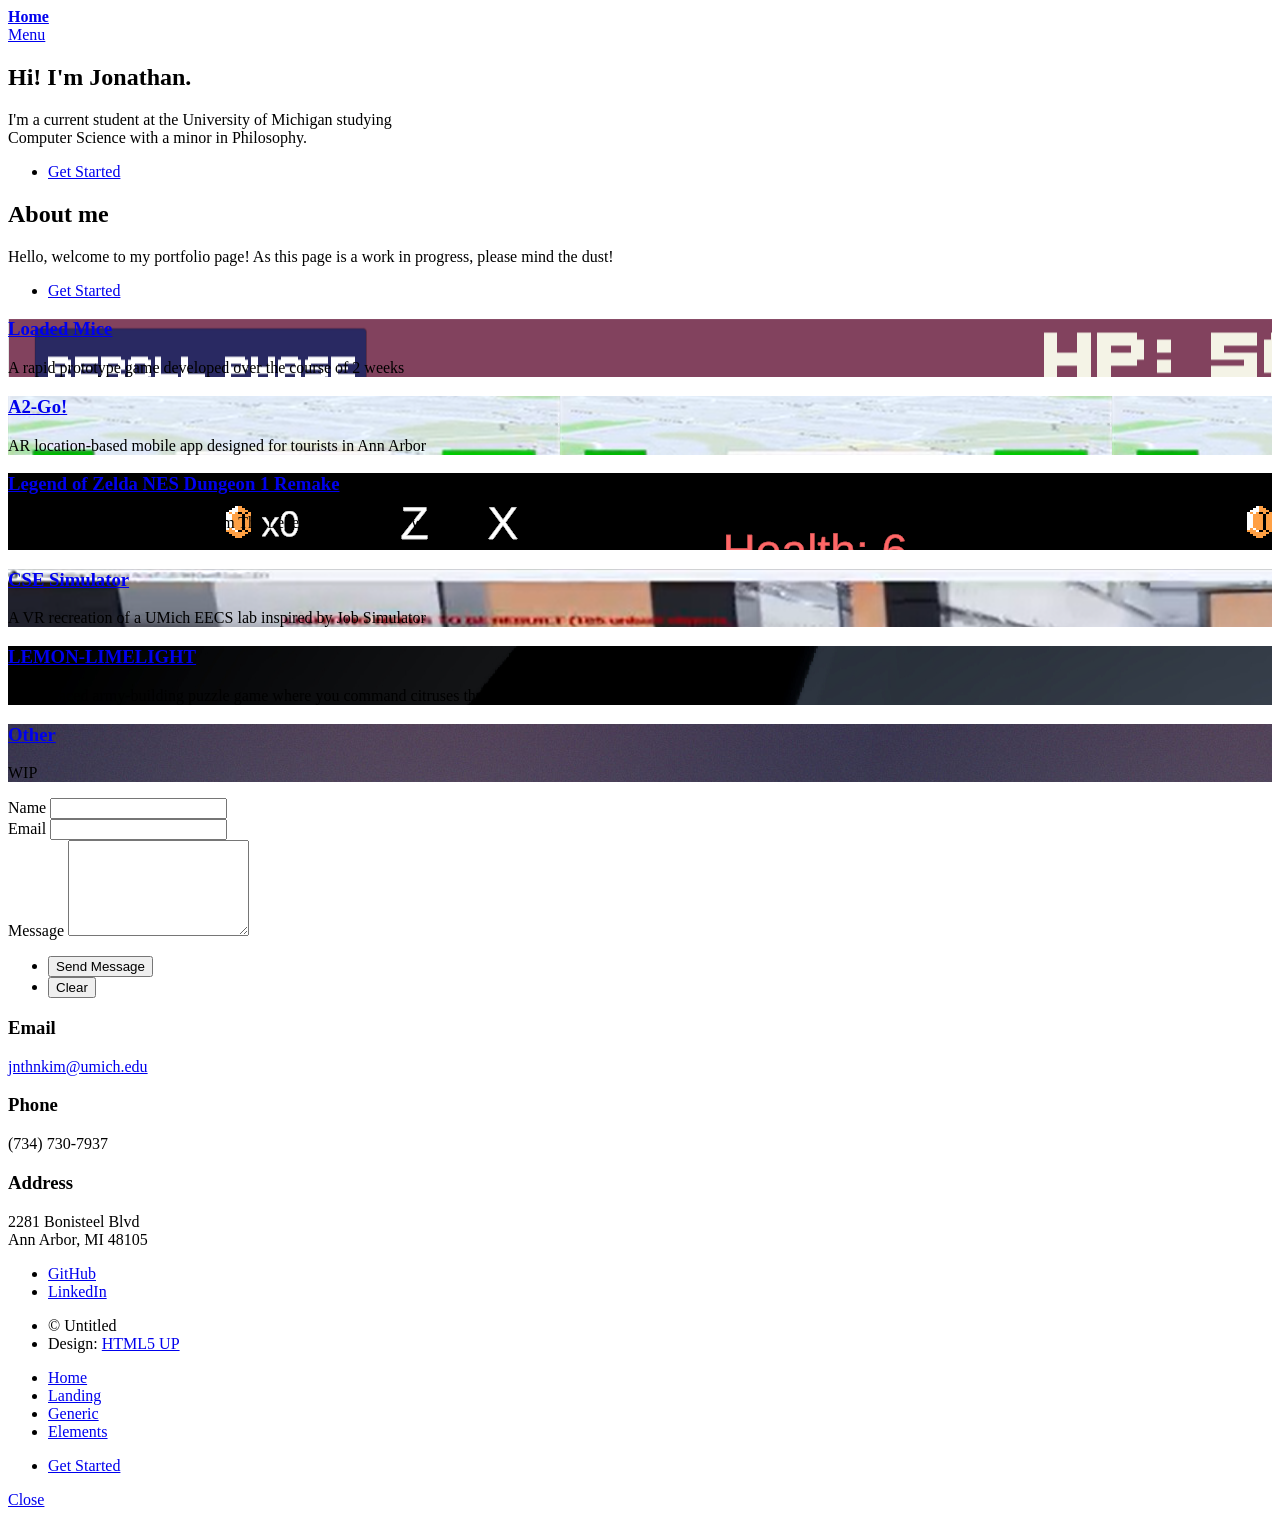
==== index.html @ 5cf48dbc "edit" ====
<!DOCTYPE HTML>
<!--
	Forty by HTML5 UP
	html5up.net | @ajlkn
	Free for personal and commercial use under the CCA 3.0 license (html5up.net/license)
-->
<html>
	<head>
		<title>Jonathan Kim Portfolio</title>
		<meta charset="utf-8" />
		<meta name="viewport" content="width=device-width, initial-scale=1, user-scalable=no" />
		<link rel="stylesheet" href="assets/css/main.css" />
		<noscript><link rel="stylesheet" href="assets/css/noscript.css" /></noscript>
	</head>
	<body class="is-preload">

		<!-- Wrapper -->
			<div id="wrapper">

				<!-- Header -->
					<header id="header" class="alt">
						<a href="index.html" class="logo"><strong>Home</strong></a>
						<nav>
							<a href="#menu">Menu</a>
						</nav>
					</header>

				<!-- Menu -->
					<nav id="menu">
						<ul class="links">
							<li><a href="index.html">Home</a></li>
							<li><a href="landing.html">Landing</a></li>
							<li><a href="generic.html">Generic</a></li>
							<li><a href="elements.html">Elements</a></li>
						</ul>
						<ul class="actions stacked">
							<li><a href="#" class="button primary fit">Get Started</a></li>
						</ul>
					</nav>

				<!-- Banner -->
					<section id="banner" class="major">
						<div class="inner">
							<header class="major">
								<h1>Hi! I'm Jonathan.</h1>
							</header>
							<div class="content">
								<p>I'm a current student at the University of Michigan studying<br>
								   Computer Science with a minor in Philosophy.</p>
								<ul class="actions">
									<li><a href="#one" class="button next scrolly">Get Started</a></li>
								</ul>
							</div>
						</div>
					</section>

				<!-- Main -->
					<div id="main">

						<!-- About me -->
							<section id="two">
								<div class="inner">
									<header class="major">
										<h2>About me</h2>
									</header>
									<p>Hello, welcome to my portfolio page! As this page is a work in progress, please mind the dust!</p>
									<ul class="actions">
										<li><a href="landing.html" class="button next">Get Started</a></li>
									</ul>
								</div>
							</section>

						<!-- Projects -->
							<section id="one" class="tiles">
								<article>
									<span class="image">
										<img src="images/loadedmicepic.png" alt="" />
									</span>
									<header class="major">
										<h3><a href="https://k1mchee.itch.io/loaded-mice" class="link">Loaded Mice</a></h3>
										<p>A rapid prototype game developed over the course of 2 weeks</p>
									</header>
								</article>
								<article>
									<span class="image">
										<img src="images/a2gopic.png" alt="" />
									</span>
									<header class="major">
										<h3><a href="https://www.youtube.com/watch?v=92DjPI11784" class="link">A2-Go!</a></h3>
										<p>AR location-based mobile app designed for tourists in Ann Arbor</p>
									</header>
								</article>
								<article>
									<span class="image">
										<img src="images/zeldapic.png" alt="" />
									</span>
									<header class="major">
										<h3><a href="zeldageneric.html" class="link">Legend of Zelda NES Dungeon 1 Remake</a></h3>
										<p>A remake of the first dungeon from The Legend of Zelda NES with a <br>custom level and mechanic</p>
									</header>
								</article>
								<article>
									<span class="image">
										<img src="images/VReecslabpic.png" alt="" />
									</span>
									<header class="major">
										<h3><a href="https://www.youtube.com/watch?v=XAda5JYSG7U" class="link">CSE Simulator</a></h3>
										<p>A VR recreation of a UMich EECS lab inspired by Job Simulator</p>
									</header>
								</article>
								<article>
									<span class="image">
										<img src="images/lemonlimelight.jpg" alt="Lemon Lime Light" />
									</span>
									<header class="major">
										<h3><a href="https://maxkenny.itch.io/lemonlimelight" class="link">LEMON-LIMELIGHT</a></h3>
										<p>A fast-paced army-building puzzle game where you command citruses through a heartbroken mind.</p>
									</header>
								</article>
								<article>
									<span class="image">
										<img src="images/pic06.jpg" alt="" />
									</span>
									<header class="major">
										<h3><a href="landing.html" class="link">Other</a></h3>
										<p>WIP</p>
									</header>
								</article>
							</section>



					</div>

				<!-- Contact -->
					<section id="contact">
						<div class="inner">
							<section>
								<form method="post" action="#">
									<div class="fields">
										<div class="field half">
											<label for="name">Name</label>
											<input type="text" name="name" id="name" />
										</div>
										<div class="field half">
											<label for="email">Email</label>
											<input type="text" name="email" id="email" />
										</div>
										<div class="field">
											<label for="message">Message</label>
											<textarea name="message" id="message" rows="6"></textarea>
										</div>
									</div>
									<ul class="actions">
										<li><input type="submit" value="Send Message" class="primary" /></li>
										<li><input type="reset" value="Clear" /></li>
									</ul>
								</form>
							</section>
							<section class="split">
								<section>
									<div class="contact-method">
										<span class="icon solid alt fa-envelope"></span>
										<h3>Email</h3>
										<a href="#">jnthnkim@umich.edu</a>
									</div>
								</section>
								<section>
									<div class="contact-method">
										<span class="icon solid alt fa-phone"></span>
										<h3>Phone</h3>
										<span>(734) 730-7937</span>
									</div>
								</section>
								<section>
									<div class="contact-method">
										<span class="icon solid alt fa-home"></span>
										<h3>Address</h3>
										<span>2281 Bonisteel Blvd<br />
										Ann Arbor, MI 48105<br /></span>
									</div>
								</section>
							</section>
						</div>
					</section>

				<!-- Footer -->
					<footer id="footer">
						<div class="inner">
							<ul class="icons">
								<li><a href="https://github.com/jonathank1m" class="icon brands alt fa-github"><span class="label">GitHub</span></a></li>
								<li><a href="www.linkedin.com/in/jonathan-k1m" class="icon brands alt fa-linkedin-in"><span class="label">LinkedIn</span></a></li>
							</ul>
							<ul class="copyright">
								<li>&copy; Untitled</li><li>Design: <a href="https://html5up.net">HTML5 UP</a></li>
							</ul>
						</div>
					</footer>

			</div>

		<!-- Scripts -->
			<script src="assets/js/jquery.min.js"></script>
			<script src="assets/js/jquery.scrolly.min.js"></script>
			<script src="assets/js/jquery.scrollex.min.js"></script>
			<script src="assets/js/browser.min.js"></script>
			<script src="assets/js/breakpoints.min.js"></script>
			<script src="assets/js/util.js"></script>
			<script src="assets/js/main.js"></script>

	</body>
</html>
---- assets/css/main.css ----
@import url(fontawesome-all.min.css);
@import url("https://fonts.googleapis.com/css?family=Source+Sans+Pro:300,300italic,600,600italic");

/*
	Forty by HTML5 UP
	html5up.net | @ajlkn
	Free for personal and commercial use under the CCA 3.0 license (html5up.net/license)
*/

html, body, div, span, applet, object,
iframe, h1, h2, h3, h4, h5, h6, p, blockquote,
pre, a, abbr, acronym, address, big, cite,
code, del, dfn, em, img, ins, kbd, q, s, samp,
small, strike, strong, sub, sup, tt, var, b,
u, i, center, dl, dt, dd, ol, ul, li, fieldset,
form, label, legend, table, caption, tbody,
tfoot, thead, tr, th, td, article, aside,
canvas, details, embed, figure, figcaption,
footer, header, hgroup, menu, nav, output, ruby,
section, summary, time, mark, audio, video {
	margin: 0;
	padding: 0;
	border: 0;
	font-size: 100%;
	font: inherit;
	vertical-align: baseline;}

article, aside, details, figcaption, figure,
footer, header, hgroup, menu, nav, section {
	display: block;}

body {
	line-height: 1;
}

ol, ul {
	list-style: none;
}

blockquote, q {
	quotes: none;
}

	blockquote:before, blockquote:after, q:before, q:after {
		content: '';
		content: none;
	}

table {
	border-collapse: collapse;
	border-spacing: 0;
}

body {
	-webkit-text-size-adjust: none;
}

mark {
	background-color: transparent;
	color: inherit;
}

input::-moz-focus-inner {
	border: 0;
	padding: 0;
}

input, select, textarea {
	-moz-appearance: none;
	-webkit-appearance: none;
	-ms-appearance: none;
	appearance: none;
}

/* Basic */

	@-ms-viewport {
		width: device-width;
	}

	body {
		-ms-overflow-style: scrollbar;
	}

	@media screen and (max-width: 480px) {

		html, body {
			min-width: 320px;
		}

	}

	html {
		box-sizing: border-box;
	}

	*, *:before, *:after {
		box-sizing: inherit;
	}

	body {
		background: #242943;
	}

		body.is-preload *, body.is-preload *:before, body.is-preload *:after {
			-moz-animation: none !important;
			-webkit-animation: none !important;
			-ms-animation: none !important;
			animation: none !important;
			-moz-transition: none !important;
			-webkit-transition: none !important;
			-ms-transition: none !important;
			transition: none !important;
		}

/* Type */

	body, input, select, textarea {
		color: #ffffff;
		font-family: "Source Sans Pro", Helvetica, sans-serif;
		font-size: 17pt;
		font-weight: 300;
		letter-spacing: 0.025em;
		line-height: 1.65;
	}

		@media screen and (max-width: 1680px) {

			body, input, select, textarea {
				font-size: 14pt;
			}

		}

		@media screen and (max-width: 1280px) {

			body, input, select, textarea {
				font-size: 12pt;
			}

		}

		@media screen and (max-width: 360px) {

			body, input, select, textarea {
				font-size: 11pt;
			}

		}

	a {
		-moz-transition: color 0.2s ease-in-out, border-bottom-color 0.2s ease-in-out;
		-webkit-transition: color 0.2s ease-in-out, border-bottom-color 0.2s ease-in-out;
		-ms-transition: color 0.2s ease-in-out, border-bottom-color 0.2s ease-in-out;
		transition: color 0.2s ease-in-out, border-bottom-color 0.2s ease-in-out;
		border-bottom: dotted 1px;
		color: inherit;
		text-decoration: none;
	}

		a:hover {
			border-bottom-color: transparent;
			color: #9bf1ff !important;
		}

		a:active {
			color: #53e3fb !important;
		}

	strong, b {
		color: #ffffff;
		font-weight: 600;
	}

	em, i {
		font-style: italic;
	}

	p {
		margin: 0 0 2em 0;
	}

	h1, h2, h3, h4, h5, h6 {
		color: #ffffff;
		font-weight: 600;
		line-height: 1.65;
		margin: 0 0 1em 0;
	}

		h1 a, h2 a, h3 a, h4 a, h5 a, h6 a {
			color: inherit;
			border-bottom: 0;
		}

	h1 {
		font-size: 2.5em;
	}

	h2 {
		font-size: 1.75em;
	}

	h3 {
		font-size: 1.35em;
	}

	h4 {
		font-size: 1.1em;
	}

	h5 {
		font-size: 0.9em;
	}

	h6 {
		font-size: 0.7em;
	}

	@media screen and (max-width: 736px) {

		h1 {
			font-size: 2em;
		}

		h2 {
			font-size: 1.5em;
		}

		h3 {
			font-size: 1.25em;
		}

	}

	sub {
		font-size: 0.8em;
		position: relative;
		top: 0.5em;
	}

	sup {
		font-size: 0.8em;
		position: relative;
		top: -0.5em;
	}

	blockquote {
		border-left: solid 4px rgba(212, 212, 255, 0.1);
		font-style: italic;
		margin: 0 0 2em 0;
		padding: 0.5em 0 0.5em 2em;
	}

	code {
		background: rgba(212, 212, 255, 0.035);
		font-family: "Courier New", monospace;
		font-size: 0.9em;
		margin: 0 0.25em;
		padding: 0.25em 0.65em;
	}

	pre {
		-webkit-overflow-scrolling: touch;
		font-family: "Courier New", monospace;
		font-size: 0.9em;
		margin: 0 0 2em 0;
	}

		pre code {
			display: block;
			line-height: 1.75;
			padding: 1em 1.5em;
			overflow-x: auto;
		}

	hr {
		border: 0;
		border-bottom: solid 1px rgba(212, 212, 255, 0.1);
		margin: 2em 0;
	}

		hr.major {
			margin: 3em 0;
		}

	.align-left {
		text-align: left;
	}

	.align-center {
		text-align: center;
	}

	.align-right {
		text-align: right;
	}

/* Row */

	.row {
		display: flex;
		flex-wrap: wrap;
		box-sizing: border-box;
		align-items: stretch;
	}

		.row > * {
			box-sizing: border-box;
		}

		.row.gtr-uniform > * > :last-child {
			margin-bottom: 0;
		}

		.row.aln-left {
			justify-content: flex-start;
		}

		.row.aln-center {
			justify-content: center;
		}

		.row.aln-right {
			justify-content: flex-end;
		}

		.row.aln-top {
			align-items: flex-start;
		}

		.row.aln-middle {
			align-items: center;
		}

		.row.aln-bottom {
			align-items: flex-end;
		}

		.row > .imp {
			order: -1;
		}

		.row > .col-1 {
			width: 8.33333%;
		}

		.row > .off-1 {
			margin-left: 8.33333%;
		}

		.row > .col-2 {
			width: 16.66667%;
		}

		.row > .off-2 {
			margin-left: 16.66667%;
		}

		.row > .col-3 {
			width: 25%;
		}

		.row > .off-3 {
			margin-left: 25%;
		}

		.row > .col-4 {
			width: 33.33333%;
		}

		.row > .off-4 {
			margin-left: 33.33333%;
		}

		.row > .col-5 {
			width: 41.66667%;
		}

		.row > .off-5 {
			margin-left: 41.66667%;
		}

		.row > .col-6 {
			width: 50%;
		}

		.row > .off-6 {
			margin-left: 50%;
		}

		.row > .col-7 {
			width: 58.33333%;
		}

		.row > .off-7 {
			margin-left: 58.33333%;
		}

		.row > .col-8 {
			width: 66.66667%;
		}

		.row > .off-8 {
			margin-left: 66.66667%;
		}

		.row > .col-9 {
			width: 75%;
		}

		.row > .off-9 {
			margin-left: 75%;
		}

		.row > .col-10 {
			width: 83.33333%;
		}

		.row > .off-10 {
			margin-left: 83.33333%;
		}

		.row > .col-11 {
			width: 91.66667%;
		}

		.row > .off-11 {
			margin-left: 91.66667%;
		}

		.row > .col-12 {
			width: 100%;
		}

		.row > .off-12 {
			margin-left: 100%;
		}

		.row.gtr-0 {
			margin-top: 0;
			margin-left: 0em;
		}

			.row.gtr-0 > * {
				padding: 0 0 0 0em;
			}

			.row.gtr-0.gtr-uniform {
				margin-top: 0em;
			}

				.row.gtr-0.gtr-uniform > * {
					padding-top: 0em;
				}

		.row.gtr-25 {
			margin-top: 0;
			margin-left: -0.5em;
		}

			.row.gtr-25 > * {
				padding: 0 0 0 0.5em;
			}

			.row.gtr-25.gtr-uniform {
				margin-top: -0.5em;
			}

				.row.gtr-25.gtr-uniform > * {
					padding-top: 0.5em;
				}

		.row.gtr-50 {
			margin-top: 0;
			margin-left: -1em;
		}

			.row.gtr-50 > * {
				padding: 0 0 0 1em;
			}

			.row.gtr-50.gtr-uniform {
				margin-top: -1em;
			}

				.row.gtr-50.gtr-uniform > * {
					padding-top: 1em;
				}

		.row {
			margin-top: 0;
			margin-left: -2em;
		}

			.row > * {
				padding: 0 0 0 2em;
			}

			.row.gtr-uniform {
				margin-top: -2em;
			}

				.row.gtr-uniform > * {
					padding-top: 2em;
				}

		.row.gtr-150 {
			margin-top: 0;
			margin-left: -3em;
		}

			.row.gtr-150 > * {
				padding: 0 0 0 3em;
			}

			.row.gtr-150.gtr-uniform {
				margin-top: -3em;
			}

				.row.gtr-150.gtr-uniform > * {
					padding-top: 3em;
				}

		.row.gtr-200 {
			margin-top: 0;
			margin-left: -4em;
		}

			.row.gtr-200 > * {
				padding: 0 0 0 4em;
			}

			.row.gtr-200.gtr-uniform {
				margin-top: -4em;
			}

				.row.gtr-200.gtr-uniform > * {
					padding-top: 4em;
				}

		@media screen and (max-width: 1680px) {

			.row {
				display: flex;
				flex-wrap: wrap;
				box-sizing: border-box;
				align-items: stretch;
			}

				.row > * {
					box-sizing: border-box;
				}

				.row.gtr-uniform > * > :last-child {
					margin-bottom: 0;
				}

				.row.aln-left {
					justify-content: flex-start;
				}

				.row.aln-center {
					justify-content: center;
				}

				.row.aln-right {
					justify-content: flex-end;
				}

				.row.aln-top {
					align-items: flex-start;
				}

				.row.aln-middle {
					align-items: center;
				}

				.row.aln-bottom {
					align-items: flex-end;
				}

				.row > .imp-xlarge {
					order: -1;
				}

				.row > .col-1-xlarge {
					width: 8.33333%;
				}

				.row > .off-1-xlarge {
					margin-left: 8.33333%;
				}

				.row > .col-2-xlarge {
					width: 16.66667%;
				}

				.row > .off-2-xlarge {
					margin-left: 16.66667%;
				}

				.row > .col-3-xlarge {
					width: 25%;
				}

				.row > .off-3-xlarge {
					margin-left: 25%;
				}

				.row > .col-4-xlarge {
					width: 33.33333%;
				}

				.row > .off-4-xlarge {
					margin-left: 33.33333%;
				}

				.row > .col-5-xlarge {
					width: 41.66667%;
				}

				.row > .off-5-xlarge {
					margin-left: 41.66667%;
				}

				.row > .col-6-xlarge {
					width: 50%;
				}

				.row > .off-6-xlarge {
					margin-left: 50%;
				}

				.row > .col-7-xlarge {
					width: 58.33333%;
				}

				.row > .off-7-xlarge {
					margin-left: 58.33333%;
				}

				.row > .col-8-xlarge {
					width: 66.66667%;
				}

				.row > .off-8-xlarge {
					margin-left: 66.66667%;
				}

				.row > .col-9-xlarge {
					width: 75%;
				}

				.row > .off-9-xlarge {
					margin-left: 75%;
				}

				.row > .col-10-xlarge {
					width: 83.33333%;
				}

				.row > .off-10-xlarge {
					margin-left: 83.33333%;
				}

				.row > .col-11-xlarge {
					width: 91.66667%;
				}

				.row > .off-11-xlarge {
					margin-left: 91.66667%;
				}

				.row > .col-12-xlarge {
					width: 100%;
				}

				.row > .off-12-xlarge {
					margin-left: 100%;
				}

				.row.gtr-0 {
					margin-top: 0;
					margin-left: 0em;
				}

					.row.gtr-0 > * {
						padding: 0 0 0 0em;
					}

					.row.gtr-0.gtr-uniform {
						margin-top: 0em;
					}

						.row.gtr-0.gtr-uniform > * {
							padding-top: 0em;
						}

				.row.gtr-25 {
					margin-top: 0;
					margin-left: -0.5em;
				}

					.row.gtr-25 > * {
						padding: 0 0 0 0.5em;
					}

					.row.gtr-25.gtr-uniform {
						margin-top: -0.5em;
					}

						.row.gtr-25.gtr-uniform > * {
							padding-top: 0.5em;
						}

				.row.gtr-50 {
					margin-top: 0;
					margin-left: -1em;
				}

					.row.gtr-50 > * {
						padding: 0 0 0 1em;
					}

					.row.gtr-50.gtr-uniform {
						margin-top: -1em;
					}

						.row.gtr-50.gtr-uniform > * {
							padding-top: 1em;
						}

				.row {
					margin-top: 0;
					margin-left: -2em;
				}

					.row > * {
						padding: 0 0 0 2em;
					}

					.row.gtr-uniform {
						margin-top: -2em;
					}

						.row.gtr-uniform > * {
							padding-top: 2em;
						}

				.row.gtr-150 {
					margin-top: 0;
					margin-left: -3em;
				}

					.row.gtr-150 > * {
						padding: 0 0 0 3em;
					}

					.row.gtr-150.gtr-uniform {
						margin-top: -3em;
					}

						.row.gtr-150.gtr-uniform > * {
							padding-top: 3em;
						}

				.row.gtr-200 {
					margin-top: 0;
					margin-left: -4em;
				}

					.row.gtr-200 > * {
						padding: 0 0 0 4em;
					}

					.row.gtr-200.gtr-uniform {
						margin-top: -4em;
					}

						.row.gtr-200.gtr-uniform > * {
							padding-top: 4em;
						}

		}

		@media screen and (max-width: 1280px) {

			.row {
				display: flex;
				flex-wrap: wrap;
				box-sizing: border-box;
				align-items: stretch;
			}

				.row > * {
					box-sizing: border-box;
				}

				.row.gtr-uniform > * > :last-child {
					margin-bottom: 0;
				}

				.row.aln-left {
					justify-content: flex-start;
				}

				.row.aln-center {
					justify-content: center;
				}

				.row.aln-right {
					justify-content: flex-end;
				}

				.row.aln-top {
					align-items: flex-start;
				}

				.row.aln-middle {
					align-items: center;
				}

				.row.aln-bottom {
					align-items: flex-end;
				}

				.row > .imp-large {
					order: -1;
				}

				.row > .col-1-large {
					width: 8.33333%;
				}

				.row > .off-1-large {
					margin-left: 8.33333%;
				}

				.row > .col-2-large {
					width: 16.66667%;
				}

				.row > .off-2-large {
					margin-left: 16.66667%;
				}

				.row > .col-3-large {
					width: 25%;
				}

				.row > .off-3-large {
					margin-left: 25%;
				}

				.row > .col-4-large {
					width: 33.33333%;
				}

				.row > .off-4-large {
					margin-left: 33.33333%;
				}

				.row > .col-5-large {
					width: 41.66667%;
				}

				.row > .off-5-large {
					margin-left: 41.66667%;
				}

				.row > .col-6-large {
					width: 50%;
				}

				.row > .off-6-large {
					margin-left: 50%;
				}

				.row > .col-7-large {
					width: 58.33333%;
				}

				.row > .off-7-large {
					margin-left: 58.33333%;
				}

				.row > .col-8-large {
					width: 66.66667%;
				}

				.row > .off-8-large {
					margin-left: 66.66667%;
				}

				.row > .col-9-large {
					width: 75%;
				}

				.row > .off-9-large {
					margin-left: 75%;
				}

				.row > .col-10-large {
					width: 83.33333%;
				}

				.row > .off-10-large {
					margin-left: 83.33333%;
				}

				.row > .col-11-large {
					width: 91.66667%;
				}

				.row > .off-11-large {
					margin-left: 91.66667%;
				}

				.row > .col-12-large {
					width: 100%;
				}

				.row > .off-12-large {
					margin-left: 100%;
				}

				.row.gtr-0 {
					margin-top: 0;
					margin-left: 0em;
				}

					.row.gtr-0 > * {
						padding: 0 0 0 0em;
					}

					.row.gtr-0.gtr-uniform {
						margin-top: 0em;
					}

						.row.gtr-0.gtr-uniform > * {
							padding-top: 0em;
						}

				.row.gtr-25 {
					margin-top: 0;
					margin-left: -0.375em;
				}

					.row.gtr-25 > * {
						padding: 0 0 0 0.375em;
					}

					.row.gtr-25.gtr-uniform {
						margin-top: -0.375em;
					}

						.row.gtr-25.gtr-uniform > * {
							padding-top: 0.375em;
						}

				.row.gtr-50 {
					margin-top: 0;
					margin-left: -0.75em;
				}

					.row.gtr-50 > * {
						padding: 0 0 0 0.75em;
					}

					.row.gtr-50.gtr-uniform {
						margin-top: -0.75em;
					}

						.row.gtr-50.gtr-uniform > * {
							padding-top: 0.75em;
						}

				.row {
					margin-top: 0;
					margin-left: -1.5em;
				}

					.row > * {
						padding: 0 0 0 1.5em;
					}

					.row.gtr-uniform {
						margin-top: -1.5em;
					}

						.row.gtr-uniform > * {
							padding-top: 1.5em;
						}

				.row.gtr-150 {
					margin-top: 0;
					margin-left: -2.25em;
				}

					.row.gtr-150 > * {
						padding: 0 0 0 2.25em;
					}

					.row.gtr-150.gtr-uniform {
						margin-top: -2.25em;
					}

						.row.gtr-150.gtr-uniform > * {
							padding-top: 2.25em;
						}

				.row.gtr-200 {
					margin-top: 0;
					margin-left: -3em;
				}

					.row.gtr-200 > * {
						padding: 0 0 0 3em;
					}

					.row.gtr-200.gtr-uniform {
						margin-top: -3em;
					}

						.row.gtr-200.gtr-uniform > * {
							padding-top: 3em;
						}

		}

		@media screen and (max-width: 980px) {

			.row {
				display: flex;
				flex-wrap: wrap;
				box-sizing: border-box;
				align-items: stretch;
			}

				.row > * {
					box-sizing: border-box;
				}

				.row.gtr-uniform > * > :last-child {
					margin-bottom: 0;
				}

				.row.aln-left {
					justify-content: flex-start;
				}

				.row.aln-center {
					justify-content: center;
				}

				.row.aln-right {
					justify-content: flex-end;
				}

				.row.aln-top {
					align-items: flex-start;
				}

				.row.aln-middle {
					align-items: center;
				}

				.row.aln-bottom {
					align-items: flex-end;
				}

				.row > .imp-medium {
					order: -1;
				}

				.row > .col-1-medium {
					width: 8.33333%;
				}

				.row > .off-1-medium {
					margin-left: 8.33333%;
				}

				.row > .col-2-medium {
					width: 16.66667%;
				}

				.row > .off-2-medium {
					margin-left: 16.66667%;
				}

				.row > .col-3-medium {
					width: 25%;
				}

				.row > .off-3-medium {
					margin-left: 25%;
				}

				.row > .col-4-medium {
					width: 33.33333%;
				}

				.row > .off-4-medium {
					margin-left: 33.33333%;
				}

				.row > .col-5-medium {
					width: 41.66667%;
				}

				.row > .off-5-medium {
					margin-left: 41.66667%;
				}

				.row > .col-6-medium {
					width: 50%;
				}

				.row > .off-6-medium {
					margin-left: 50%;
				}

				.row > .col-7-medium {
					width: 58.33333%;
				}

				.row > .off-7-medium {
					margin-left: 58.33333%;
				}

				.row > .col-8-medium {
					width: 66.66667%;
				}

				.row > .off-8-medium {
					margin-left: 66.66667%;
				}

				.row > .col-9-medium {
					width: 75%;
				}

				.row > .off-9-medium {
					margin-left: 75%;
				}

				.row > .col-10-medium {
					width: 83.33333%;
				}

				.row > .off-10-medium {
					margin-left: 83.33333%;
				}

				.row > .col-11-medium {
					width: 91.66667%;
				}

				.row > .off-11-medium {
					margin-left: 91.66667%;
				}

				.row > .col-12-medium {
					width: 100%;
				}

				.row > .off-12-medium {
					margin-left: 100%;
				}

				.row.gtr-0 {
					margin-top: 0;
					margin-left: 0em;
				}

					.row.gtr-0 > * {
						padding: 0 0 0 0em;
					}

					.row.gtr-0.gtr-uniform {
						margin-top: 0em;
					}

						.row.gtr-0.gtr-uniform > * {
							padding-top: 0em;
						}

				.row.gtr-25 {
					margin-top: 0;
					margin-left: -0.375em;
				}

					.row.gtr-25 > * {
						padding: 0 0 0 0.375em;
					}

					.row.gtr-25.gtr-uniform {
						margin-top: -0.375em;
					}

						.row.gtr-25.gtr-uniform > * {
							padding-top: 0.375em;
						}

				.row.gtr-50 {
					margin-top: 0;
					margin-left: -0.75em;
				}

					.row.gtr-50 > * {
						padding: 0 0 0 0.75em;
					}

					.row.gtr-50.gtr-uniform {
						margin-top: -0.75em;
					}

						.row.gtr-50.gtr-uniform > * {
							padding-top: 0.75em;
						}

				.row {
					margin-top: 0;
					margin-left: -1.5em;
				}

					.row > * {
						padding: 0 0 0 1.5em;
					}

					.row.gtr-uniform {
						margin-top: -1.5em;
					}

						.row.gtr-uniform > * {
							padding-top: 1.5em;
						}

				.row.gtr-150 {
					margin-top: 0;
					margin-left: -2.25em;
				}

					.row.gtr-150 > * {
						padding: 0 0 0 2.25em;
					}

					.row.gtr-150.gtr-uniform {
						margin-top: -2.25em;
					}

						.row.gtr-150.gtr-uniform > * {
							padding-top: 2.25em;
						}

				.row.gtr-200 {
					margin-top: 0;
					margin-left: -3em;
				}

					.row.gtr-200 > * {
						padding: 0 0 0 3em;
					}

					.row.gtr-200.gtr-uniform {
						margin-top: -3em;
					}

						.row.gtr-200.gtr-uniform > * {
							padding-top: 3em;
						}

		}

		@media screen and (max-width: 736px) {

			.row {
				display: flex;
				flex-wrap: wrap;
				box-sizing: border-box;
				align-items: stretch;
			}

				.row > * {
					box-sizing: border-box;
				}

				.row.gtr-uniform > * > :last-child {
					margin-bottom: 0;
				}

				.row.aln-left {
					justify-content: flex-start;
				}

				.row.aln-center {
					justify-content: center;
				}

				.row.aln-right {
					justify-content: flex-end;
				}

				.row.aln-top {
					align-items: flex-start;
				}

				.row.aln-middle {
					align-items: center;
				}

				.row.aln-bottom {
					align-items: flex-end;
				}

				.row > .imp-small {
					order: -1;
				}

				.row > .col-1-small {
					width: 8.33333%;
				}

				.row > .off-1-small {
					margin-left: 8.33333%;
				}

				.row > .col-2-small {
					width: 16.66667%;
				}

				.row > .off-2-small {
					margin-left: 16.66667%;
				}

				.row > .col-3-small {
					width: 25%;
				}

				.row > .off-3-small {
					margin-left: 25%;
				}

				.row > .col-4-small {
					width: 33.33333%;
				}

				.row > .off-4-small {
					margin-left: 33.33333%;
				}

				.row > .col-5-small {
					width: 41.66667%;
				}

				.row > .off-5-small {
					margin-left: 41.66667%;
				}

				.row > .col-6-small {
					width: 50%;
				}

				.row > .off-6-small {
					margin-left: 50%;
				}

				.row > .col-7-small {
					width: 58.33333%;
				}

				.row > .off-7-small {
					margin-left: 58.33333%;
				}

				.row > .col-8-small {
					width: 66.66667%;
				}

				.row > .off-8-small {
					margin-left: 66.66667%;
				}

				.row > .col-9-small {
					width: 75%;
				}

				.row > .off-9-small {
					margin-left: 75%;
				}

				.row > .col-10-small {
					width: 83.33333%;
				}

				.row > .off-10-small {
					margin-left: 83.33333%;
				}

				.row > .col-11-small {
					width: 91.66667%;
				}

				.row > .off-11-small {
					margin-left: 91.66667%;
				}

				.row > .col-12-small {
					width: 100%;
				}

				.row > .off-12-small {
					margin-left: 100%;
				}

				.row.gtr-0 {
					margin-top: 0;
					margin-left: 0em;
				}

					.row.gtr-0 > * {
						padding: 0 0 0 0em;
					}

					.row.gtr-0.gtr-uniform {
						margin-top: 0em;
					}

						.row.gtr-0.gtr-uniform > * {
							padding-top: 0em;
						}

				.row.gtr-25 {
					margin-top: 0;
					margin-left: -0.3125em;
				}

					.row.gtr-25 > * {
						padding: 0 0 0 0.3125em;
					}

					.row.gtr-25.gtr-uniform {
						margin-top: -0.3125em;
					}

						.row.gtr-25.gtr-uniform > * {
							padding-top: 0.3125em;
						}

				.row.gtr-50 {
					margin-top: 0;
					margin-left: -0.625em;
				}

					.row.gtr-50 > * {
						padding: 0 0 0 0.625em;
					}

					.row.gtr-50.gtr-uniform {
						margin-top: -0.625em;
					}

						.row.gtr-50.gtr-uniform > * {
							padding-top: 0.625em;
						}

				.row {
					margin-top: 0;
					margin-left: -1.25em;
				}

					.row > * {
						padding: 0 0 0 1.25em;
					}

					.row.gtr-uniform {
						margin-top: -1.25em;
					}

						.row.gtr-uniform > * {
							padding-top: 1.25em;
						}

				.row.gtr-150 {
					margin-top: 0;
					margin-left: -1.875em;
				}

					.row.gtr-150 > * {
						padding: 0 0 0 1.875em;
					}

					.row.gtr-150.gtr-uniform {
						margin-top: -1.875em;
					}

						.row.gtr-150.gtr-uniform > * {
							padding-top: 1.875em;
						}

				.row.gtr-200 {
					margin-top: 0;
					margin-left: -2.5em;
				}

					.row.gtr-200 > * {
						padding: 0 0 0 2.5em;
					}

					.row.gtr-200.gtr-uniform {
						margin-top: -2.5em;
					}

						.row.gtr-200.gtr-uniform > * {
							padding-top: 2.5em;
						}

		}

		@media screen and (max-width: 480px) {

			.row {
				display: flex;
				flex-wrap: wrap;
				box-sizing: border-box;
				align-items: stretch;
			}

				.row > * {
					box-sizing: border-box;
				}

				.row.gtr-uniform > * > :last-child {
					margin-bottom: 0;
				}

				.row.aln-left {
					justify-content: flex-start;
				}

				.row.aln-center {
					justify-content: center;
				}

				.row.aln-right {
					justify-content: flex-end;
				}

				.row.aln-top {
					align-items: flex-start;
				}

				.row.aln-middle {
					align-items: center;
				}

				.row.aln-bottom {
					align-items: flex-end;
				}

				.row > .imp-xsmall {
					order: -1;
				}

				.row > .col-1-xsmall {
					width: 8.33333%;
				}

				.row > .off-1-xsmall {
					margin-left: 8.33333%;
				}

				.row > .col-2-xsmall {
					width: 16.66667%;
				}

				.row > .off-2-xsmall {
					margin-left: 16.66667%;
				}

				.row > .col-3-xsmall {
					width: 25%;
				}

				.row > .off-3-xsmall {
					margin-left: 25%;
				}

				.row > .col-4-xsmall {
					width: 33.33333%;
				}

				.row > .off-4-xsmall {
					margin-left: 33.33333%;
				}

				.row > .col-5-xsmall {
					width: 41.66667%;
				}

				.row > .off-5-xsmall {
					margin-left: 41.66667%;
				}

				.row > .col-6-xsmall {
					width: 50%;
				}

				.row > .off-6-xsmall {
					margin-left: 50%;
				}

				.row > .col-7-xsmall {
					width: 58.33333%;
				}

				.row > .off-7-xsmall {
					margin-left: 58.33333%;
				}

				.row > .col-8-xsmall {
					width: 66.66667%;
				}

				.row > .off-8-xsmall {
					margin-left: 66.66667%;
				}

				.row > .col-9-xsmall {
					width: 75%;
				}

				.row > .off-9-xsmall {
					margin-left: 75%;
				}

				.row > .col-10-xsmall {
					width: 83.33333%;
				}

				.row > .off-10-xsmall {
					margin-left: 83.33333%;
				}

				.row > .col-11-xsmall {
					width: 91.66667%;
				}

				.row > .off-11-xsmall {
					margin-left: 91.66667%;
				}

				.row > .col-12-xsmall {
					width: 100%;
				}

				.row > .off-12-xsmall {
					margin-left: 100%;
				}

				.row.gtr-0 {
					margin-top: 0;
					margin-left: 0em;
				}

					.row.gtr-0 > * {
						padding: 0 0 0 0em;
					}

					.row.gtr-0.gtr-uniform {
						margin-top: 0em;
					}

						.row.gtr-0.gtr-uniform > * {
							padding-top: 0em;
						}

				.row.gtr-25 {
					margin-top: 0;
					margin-left: -0.3125em;
				}

					.row.gtr-25 > * {
						padding: 0 0 0 0.3125em;
					}

					.row.gtr-25.gtr-uniform {
						margin-top: -0.3125em;
					}

						.row.gtr-25.gtr-uniform > * {
							padding-top: 0.3125em;
						}

				.row.gtr-50 {
					margin-top: 0;
					margin-left: -0.625em;
				}

					.row.gtr-50 > * {
						padding: 0 0 0 0.625em;
					}

					.row.gtr-50.gtr-uniform {
						margin-top: -0.625em;
					}

						.row.gtr-50.gtr-uniform > * {
							padding-top: 0.625em;
						}

				.row {
					margin-top: 0;
					margin-left: -1.25em;
				}

					.row > * {
						padding: 0 0 0 1.25em;
					}

					.row.gtr-uniform {
						margin-top: -1.25em;
					}

						.row.gtr-uniform > * {
							padding-top: 1.25em;
						}

				.row.gtr-150 {
					margin-top: 0;
					margin-left: -1.875em;
				}

					.row.gtr-150 > * {
						padding: 0 0 0 1.875em;
					}

					.row.gtr-150.gtr-uniform {
						margin-top: -1.875em;
					}

						.row.gtr-150.gtr-uniform > * {
							padding-top: 1.875em;
						}

				.row.gtr-200 {
					margin-top: 0;
					margin-left: -2.5em;
				}

					.row.gtr-200 > * {
						padding: 0 0 0 2.5em;
					}

					.row.gtr-200.gtr-uniform {
						margin-top: -2.5em;
					}

						.row.gtr-200.gtr-uniform > * {
							padding-top: 2.5em;
						}

		}

/* Section/Article */

	section.special, article.special {
		text-align: center;
	}

	header.major {
		width: -moz-max-content;
		width: -webkit-max-content;
		width: -ms-max-content;
		width: max-content;
		margin-bottom: 2em;
	}

		header.major > :first-child {
			margin-bottom: 0;
			width: calc(100% + 0.5em);
		}

			header.major > :first-child:after {
				content: '';
				background-color: #ffffff;
				display: block;
				height: 2px;
				margin: 0.325em 0 0.5em 0;
				width: 100%;
			}

		header.major > p {
			font-size: 0.7em;
			font-weight: 600;
			letter-spacing: 0.25em;
			margin-bottom: 0;
			text-transform: uppercase;
		}

		body.is-ie header.major > :first-child:after {
			max-width: 9em;
		}

		body.is-ie header.major > h1:after {
			max-width: 100% !important;
		}

	@media screen and (max-width: 736px) {

		header.major > p br {
			display: none;
		}

	}

/* Form */

	form {
		margin: 0 0 2em 0;
	}

		form > :last-child {
			margin-bottom: 0;
		}

		form > .fields {
			display: -moz-flex;
			display: -webkit-flex;
			display: -ms-flex;
			display: flex;
			-moz-flex-wrap: wrap;
			-webkit-flex-wrap: wrap;
			-ms-flex-wrap: wrap;
			flex-wrap: wrap;
			width: calc(100% + 3em);
			margin: -1.5em 0 2em -1.5em;
		}

			form > .fields > .field {
				-moz-flex-grow: 0;
				-webkit-flex-grow: 0;
				-ms-flex-grow: 0;
				flex-grow: 0;
				-moz-flex-shrink: 0;
				-webkit-flex-shrink: 0;
				-ms-flex-shrink: 0;
				flex-shrink: 0;
				padding: 1.5em 0 0 1.5em;
				width: calc(100% - 1.5em);
			}

				form > .fields > .field.half {
					width: calc(50% - 0.75em);
				}

				form > .fields > .field.third {
					width: calc(100%/3 - 0.5em);
				}

				form > .fields > .field.quarter {
					width: calc(25% - 0.375em);
				}

		@media screen and (max-width: 480px) {

			form > .fields {
				width: calc(100% + 3em);
				margin: -1.5em 0 2em -1.5em;
			}

				form > .fields > .field {
					padding: 1.5em 0 0 1.5em;
					width: calc(100% - 1.5em);
				}

					form > .fields > .field.half {
						width: calc(100% - 1.5em);
					}

					form > .fields > .field.third {
						width: calc(100% - 1.5em);
					}

					form > .fields > .field.quarter {
						width: calc(100% - 1.5em);
					}

		}

	label {
		color: #ffffff;
		display: block;
		font-size: 0.8em;
		font-weight: 600;
		letter-spacing: 0.25em;
		margin: 0 0 1em 0;
		text-transform: uppercase;
	}

	input[type="text"],
	input[type="password"],
	input[type="email"],
	input[type="tel"],
	input[type="search"],
	input[type="url"],
	select,
	textarea {
		-moz-appearance: none;
		-webkit-appearance: none;
		-ms-appearance: none;
		appearance: none;
		background: rgba(212, 212, 255, 0.035);
		border: none;
		border-radius: 0;
		color: inherit;
		display: block;
		outline: 0;
		padding: 0 1em;
		text-decoration: none;
		width: 100%;
	}

		input[type="text"]:invalid,
		input[type="password"]:invalid,
		input[type="email"]:invalid,
		input[type="tel"]:invalid,
		input[type="search"]:invalid,
		input[type="url"]:invalid,
		select:invalid,
		textarea:invalid {
			box-shadow: none;
		}

		input[type="text"]:focus,
		input[type="password"]:focus,
		input[type="email"]:focus,
		input[type="tel"]:focus,
		input[type="search"]:focus,
		input[type="url"]:focus,
		select:focus,
		textarea:focus {
			border-color: #9bf1ff;
			box-shadow: 0 0 0 2px #9bf1ff;
		}

	select {
		background-image: url("data:image/svg+xml;charset=utf8,%3Csvg xmlns='http://www.w3.org/2000/svg' width='40' height='40' preserveAspectRatio='none' viewBox='0 0 40 40'%3E%3Cpath d='M9.4,12.3l10.4,10.4l10.4-10.4c0.2-0.2,0.5-0.4,0.9-0.4c0.3,0,0.6,0.1,0.9,0.4l3.3,3.3c0.2,0.2,0.4,0.5,0.4,0.9 c0,0.4-0.1,0.6-0.4,0.9L20.7,31.9c-0.2,0.2-0.5,0.4-0.9,0.4c-0.3,0-0.6-0.1-0.9-0.4L4.3,17.3c-0.2-0.2-0.4-0.5-0.4-0.9 c0-0.4,0.1-0.6,0.4-0.9l3.3-3.3c0.2-0.2,0.5-0.4,0.9-0.4S9.1,12.1,9.4,12.3z' fill='rgba(212, 212, 255, 0.1)' /%3E%3C/svg%3E");
		background-size: 1.25rem;
		background-repeat: no-repeat;
		background-position: calc(100% - 1rem) center;
		height: 2.75em;
		padding-right: 2.75em;
		text-overflow: ellipsis;
	}

		select option {
			color: #ffffff;
			background: #242943;
		}

		select:focus::-ms-value {
			background-color: transparent;
		}

		select::-ms-expand {
			display: none;
		}

	input[type="text"],
	input[type="password"],
	input[type="email"],
	input[type="tel"],
	input[type="search"],
	input[type="url"],
	select {
		height: 2.75em;
	}

	textarea {
		padding: 0.75em 1em;
	}

	input[type="checkbox"],
	input[type="radio"] {
		-moz-appearance: none;
		-webkit-appearance: none;
		-ms-appearance: none;
		appearance: none;
		display: block;
		float: left;
		margin-right: -2em;
		opacity: 0;
		width: 1em;
		z-index: -1;
	}

		input[type="checkbox"] + label,
		input[type="radio"] + label {
			text-decoration: none;
			color: #ffffff;
			cursor: pointer;
			display: inline-block;
			font-weight: 300;
			padding-left: 2.65em;
			padding-right: 0.75em;
			position: relative;
		}

			input[type="checkbox"] + label:before,
			input[type="radio"] + label:before {
				-moz-osx-font-smoothing: grayscale;
				-webkit-font-smoothing: antialiased;
				display: inline-block;
				font-style: normal;
				font-variant: normal;
				text-rendering: auto;
				line-height: 1;
				text-transform: none !important;
				font-family: 'Font Awesome 5 Free';
				font-weight: 900;
			}

			input[type="checkbox"] + label:before,
			input[type="radio"] + label:before {
				background: rgba(212, 212, 255, 0.035);
				content: '';
				display: inline-block;
				font-size: 0.8em;
				height: 2.0625em;
				left: 0;
				letter-spacing: 0;
				line-height: 2.0625em;
				position: absolute;
				text-align: center;
				top: 0;
				width: 2.0625em;
			}

		input[type="checkbox"]:checked + label:before,
		input[type="radio"]:checked + label:before {
			background: #ffffff;
			border-color: #9bf1ff;
			content: '\f00c';
			color: #242943;
		}

		input[type="checkbox"]:focus + label:before,
		input[type="radio"]:focus + label:before {
			box-shadow: 0 0 0 2px #9bf1ff;
		}

	input[type="radio"] + label:before {
		border-radius: 100%;
	}

	::-webkit-input-placeholder {
		color: rgba(244, 244, 255, 0.2) !important;
		opacity: 1.0;
	}

	:-moz-placeholder {
		color: rgba(244, 244, 255, 0.2) !important;
		opacity: 1.0;
	}

	::-moz-placeholder {
		color: rgba(244, 244, 255, 0.2) !important;
		opacity: 1.0;
	}

	:-ms-input-placeholder {
		color: rgba(244, 244, 255, 0.2) !important;
		opacity: 1.0;
	}

/* Box */

	.box {
		border: solid 1px rgba(212, 212, 255, 0.1);
		margin-bottom: 2em;
		padding: 1.5em;
	}

		.box > :last-child,
		.box > :last-child > :last-child,
		.box > :last-child > :last-child > :last-child {
			margin-bottom: 0;
		}

		.box.alt {
			border: 0;
			border-radius: 0;
			padding: 0;
		}

/* Icon */

	.icon {
		text-decoration: none;
		border-bottom: none;
		position: relative;
	}

		.icon:before {
			-moz-osx-font-smoothing: grayscale;
			-webkit-font-smoothing: antialiased;
			display: inline-block;
			font-style: normal;
			font-variant: normal;
			text-rendering: auto;
			line-height: 1;
			text-transform: none !important;
			font-family: 'Font Awesome 5 Free';
			font-weight: 400;
		}

		.icon > .label {
			display: none;
		}

		.icon:before {
			line-height: inherit;
		}

		.icon.solid:before {
			font-weight: 900;
		}

		.icon.brands:before {
			font-family: 'Font Awesome 5 Brands';
		}

		.icon.alt:before {
			background-color: #ffffff;
			border-radius: 100%;
			color: #242943;
			display: inline-block;
			height: 2em;
			line-height: 2em;
			text-align: center;
			width: 2em;
		}

	a.icon.alt:before {
		-moz-transition: background-color 0.2s ease-in-out;
		-webkit-transition: background-color 0.2s ease-in-out;
		-ms-transition: background-color 0.2s ease-in-out;
		transition: background-color 0.2s ease-in-out;
	}

	a.icon.alt:hover:before {
		background-color: #6fc3df;
	}

	a.icon.alt:active:before {
		background-color: #37a6cb;
	}

/* Image */

	.image {
		border: 0;
		display: inline-block;
		position: relative;
	}

		.image img {
			display: block;
		}

		.image.left, .image.right {
			max-width: 30%;
		}

			.image.left img, .image.right img {
				width: 100%;
			}

		.image.left {
			float: left;
			margin: 0 1.5em 1.25em 0;
			top: 0.25em;
		}

		.image.right {
			float: right;
			margin: 0 0 1.25em 1.5em;
			top: 0.25em;
		}

		.image.fit {
			display: block;
			margin: 0 0 2em 0;
			width: 100%;
		}

			.image.fit img {
				width: 100%;
			}

		.image.main {
			display: block;
			margin: 2.5em 0;
			width: 100%;
		}

			.image.main img {
				width: 100%;
			}

			@media screen and (max-width: 736px) {

				.image.main {
					margin: 1.5em 0;
				}

			}

/* List */

	ol {
		list-style: decimal;
		margin: 0 0 2em 0;
		padding-left: 1.25em;
	}

		ol li {
			padding-left: 0.25em;
		}

	ul {
		list-style: disc;
		margin: 0 0 2em 0;
		padding-left: 1em;
	}

		ul li {
			padding-left: 0.5em;
		}

		ul.alt {
			list-style: none;
			padding-left: 0;
		}

			ul.alt li {
				border-top: solid 1px rgba(212, 212, 255, 0.1);
				padding: 0.5em 0;
			}

				ul.alt li:first-child {
					border-top: 0;
					padding-top: 0;
				}

	dl {
		margin: 0 0 2em 0;
	}

		dl dt {
			display: block;
			font-weight: 600;
			margin: 0 0 1em 0;
		}

		dl dd {
			margin-left: 2em;
		}

/* Actions */

	ul.actions {
		display: -moz-flex;
		display: -webkit-flex;
		display: -ms-flex;
		display: flex;
		cursor: default;
		list-style: none;
		margin-left: -1em;
		padding-left: 0;
	}

		ul.actions li {
			padding: 0 0 0 1em;
			vertical-align: middle;
		}

		ul.actions.special {
			-moz-justify-content: center;
			-webkit-justify-content: center;
			-ms-justify-content: center;
			justify-content: center;
			width: 100%;
			margin-left: 0;
		}

			ul.actions.special li:first-child {
				padding-left: 0;
			}

		ul.actions.stacked {
			-moz-flex-direction: column;
			-webkit-flex-direction: column;
			-ms-flex-direction: column;
			flex-direction: column;
			margin-left: 0;
		}

			ul.actions.stacked li {
				padding: 1.3em 0 0 0;
			}

				ul.actions.stacked li:first-child {
					padding-top: 0;
				}

		ul.actions.fit {
			width: calc(100% + 1em);
		}

			ul.actions.fit li {
				-moz-flex-grow: 1;
				-webkit-flex-grow: 1;
				-ms-flex-grow: 1;
				flex-grow: 1;
				-moz-flex-shrink: 1;
				-webkit-flex-shrink: 1;
				-ms-flex-shrink: 1;
				flex-shrink: 1;
				width: 100%;
			}

				ul.actions.fit li > * {
					width: 100%;
				}

			ul.actions.fit.stacked {
				width: 100%;
			}

/* Icons */

	ul.icons {
		cursor: default;
		list-style: none;
		padding-left: 0;
	}

		ul.icons li {
			display: inline-block;
			padding: 0 1em 0 0;
		}

			ul.icons li:last-child {
				padding-right: 0;
			}

		@media screen and (max-width: 736px) {

			ul.icons li {
				padding: 0 0.75em 0 0;
			}

		}

/* Pagination */

	ul.pagination {
		cursor: default;
		list-style: none;
		padding-left: 0;
	}

		ul.pagination li {
			display: inline-block;
			padding-left: 0;
			vertical-align: middle;
		}

			ul.pagination li > .page {
				-moz-transition: background-color 0.2s ease-in-out, color 0.2s ease-in-out;
				-webkit-transition: background-color 0.2s ease-in-out, color 0.2s ease-in-out;
				-ms-transition: background-color 0.2s ease-in-out, color 0.2s ease-in-out;
				transition: background-color 0.2s ease-in-out, color 0.2s ease-in-out;
				border-bottom: 0;
				display: inline-block;
				font-size: 0.8em;
				font-weight: 600;
				height: 1.5em;
				line-height: 1.5em;
				margin: 0 0.125em;
				min-width: 1.5em;
				padding: 0 0.5em;
				text-align: center;
			}

				ul.pagination li > .page.active {
					background-color: #ffffff;
					color: #242943;
				}

					ul.pagination li > .page.active:hover {
						background-color: #9bf1ff;
						color: #242943 !important;
					}

					ul.pagination li > .page.active:active {
						background-color: #53e3fb;
					}

			ul.pagination li:first-child {
				padding-right: 0.75em;
			}

			ul.pagination li:last-child {
				padding-left: 0.75em;
			}

		@media screen and (max-width: 480px) {

			ul.pagination li:nth-child(n+2):nth-last-child(n+2) {
				display: none;
			}

			ul.pagination li:first-child {
				padding-right: 0;
			}

		}

/* Table */

	.table-wrapper {
		-webkit-overflow-scrolling: touch;
		overflow-x: auto;
	}

	table {
		margin: 0 0 2em 0;
		width: 100%;
	}

		table tbody tr {
			border: solid 1px rgba(212, 212, 255, 0.1);
			border-left: 0;
			border-right: 0;
		}

			table tbody tr:nth-child(2n + 1) {
				background-color: rgba(212, 212, 255, 0.035);
			}

		table td {
			padding: 0.75em 0.75em;
		}

		table th {
			color: #ffffff;
			font-size: 0.9em;
			font-weight: 600;
			padding: 0 0.75em 0.75em 0.75em;
			text-align: left;
		}

		table thead {
			border-bottom: solid 2px rgba(212, 212, 255, 0.1);
		}

		table tfoot {
			border-top: solid 2px rgba(212, 212, 255, 0.1);
		}

		table.alt {
			border-collapse: separate;
		}

			table.alt tbody tr td {
				border: solid 1px rgba(212, 212, 255, 0.1);
				border-left-width: 0;
				border-top-width: 0;
			}

				table.alt tbody tr td:first-child {
					border-left-width: 1px;
				}

			table.alt tbody tr:first-child td {
				border-top-width: 1px;
			}

			table.alt thead {
				border-bottom: 0;
			}

			table.alt tfoot {
				border-top: 0;
			}

/* Button */

	input[type="submit"],
	input[type="reset"],
	input[type="button"],
	button,
	.button {
		-moz-appearance: none;
		-webkit-appearance: none;
		-ms-appearance: none;
		appearance: none;
		-moz-transition: background-color 0.2s ease-in-out, box-shadow 0.2s ease-in-out, color 0.2s ease-in-out;
		-webkit-transition: background-color 0.2s ease-in-out, box-shadow 0.2s ease-in-out, color 0.2s ease-in-out;
		-ms-transition: background-color 0.2s ease-in-out, box-shadow 0.2s ease-in-out, color 0.2s ease-in-out;
		transition: background-color 0.2s ease-in-out, box-shadow 0.2s ease-in-out, color 0.2s ease-in-out;
		background-color: transparent;
		border: 0;
		border-radius: 0;
		box-shadow: inset 0 0 0 2px #ffffff;
		color: #ffffff;
		cursor: pointer;
		display: inline-block;
		font-size: 0.8em;
		font-weight: 600;
		height: 3.5em;
		letter-spacing: 0.25em;
		line-height: 3.5em;
		padding: 0 1.75em;
		text-align: center;
		text-decoration: none;
		text-transform: uppercase;
		white-space: nowrap;
	}

		input[type="submit"]:hover, input[type="submit"]:active,
		input[type="reset"]:hover,
		input[type="reset"]:active,
		input[type="button"]:hover,
		input[type="button"]:active,
		button:hover,
		button:active,
		.button:hover,
		.button:active {
			box-shadow: inset 0 0 0 2px #9bf1ff;
			color: #9bf1ff;
		}

		input[type="submit"]:active,
		input[type="reset"]:active,
		input[type="button"]:active,
		button:active,
		.button:active {
			background-color: rgba(155, 241, 255, 0.1);
			box-shadow: inset 0 0 0 2px #53e3fb;
			color: #53e3fb;
		}

		input[type="submit"].icon:before,
		input[type="reset"].icon:before,
		input[type="button"].icon:before,
		button.icon:before,
		.button.icon:before {
			margin-right: 0.5em;
		}

		input[type="submit"].fit,
		input[type="reset"].fit,
		input[type="button"].fit,
		button.fit,
		.button.fit {
			width: 100%;
		}

		input[type="submit"].small,
		input[type="reset"].small,
		input[type="button"].small,
		button.small,
		.button.small {
			font-size: 0.6em;
		}

		input[type="submit"].large,
		input[type="reset"].large,
		input[type="button"].large,
		button.large,
		.button.large {
			font-size: 1.25em;
			height: 3em;
			line-height: 3em;
		}

		input[type="submit"].next,
		input[type="reset"].next,
		input[type="button"].next,
		button.next,
		.button.next {
			padding-right: 4.5em;
			position: relative;
		}

			input[type="submit"].next:before, input[type="submit"].next:after,
			input[type="reset"].next:before,
			input[type="reset"].next:after,
			input[type="button"].next:before,
			input[type="button"].next:after,
			button.next:before,
			button.next:after,
			.button.next:before,
			.button.next:after {
				-moz-transition: opacity 0.2s ease-in-out;
				-webkit-transition: opacity 0.2s ease-in-out;
				-ms-transition: opacity 0.2s ease-in-out;
				transition: opacity 0.2s ease-in-out;
				background-position: center right;
				background-repeat: no-repeat;
				background-size: 36px 24px;
				content: '';
				display: block;
				height: 100%;
				position: absolute;
				right: 1.5em;
				top: 0;
				vertical-align: middle;
				width: 36px;
			}

			input[type="submit"].next:before,
			input[type="reset"].next:before,
			input[type="button"].next:before,
			button.next:before,
			.button.next:before {
				background-image: url("data:image/svg+xml;charset=utf8,%3Csvg xmlns='http://www.w3.org/2000/svg' xmlns:xlink='http://www.w3.org/1999/xlink' width='36px' height='24px' viewBox='0 0 36 24' zoomAndPan='disable'%3E%3Cstyle%3Eline %7B stroke: %23ffffff%3B stroke-width: 2px%3B %7D%3C/style%3E%3Cline x1='0' y1='12' x2='34' y2='12' /%3E%3Cline x1='25' y1='4' x2='34' y2='12.5' /%3E%3Cline x1='25' y1='20' x2='34' y2='11.5' /%3E%3C/svg%3E");
			}

			input[type="submit"].next:after,
			input[type="reset"].next:after,
			input[type="button"].next:after,
			button.next:after,
			.button.next:after {
				background-image: url("data:image/svg+xml;charset=utf8,%3Csvg xmlns='http://www.w3.org/2000/svg' xmlns:xlink='http://www.w3.org/1999/xlink' width='36px' height='24px' viewBox='0 0 36 24' zoomAndPan='disable'%3E%3Cstyle%3Eline %7B stroke: %239bf1ff%3B stroke-width: 2px%3B %7D%3C/style%3E%3Cline x1='0' y1='12' x2='34' y2='12' /%3E%3Cline x1='25' y1='4' x2='34' y2='12.5' /%3E%3Cline x1='25' y1='20' x2='34' y2='11.5' /%3E%3C/svg%3E");
				opacity: 0;
				z-index: 1;
			}

			input[type="submit"].next:hover:after, input[type="submit"].next:active:after,
			input[type="reset"].next:hover:after,
			input[type="reset"].next:active:after,
			input[type="button"].next:hover:after,
			input[type="button"].next:active:after,
			button.next:hover:after,
			button.next:active:after,
			.button.next:hover:after,
			.button.next:active:after {
				opacity: 1;
			}

			@media screen and (max-width: 1280px) {

				input[type="submit"].next,
				input[type="reset"].next,
				input[type="button"].next,
				button.next,
				.button.next {
					padding-right: 5em;
				}

			}

		input[type="submit"].primary,
		input[type="reset"].primary,
		input[type="button"].primary,
		button.primary,
		.button.primary {
			background-color: #ffffff;
			box-shadow: none;
			color: #242943;
		}

			input[type="submit"].primary:hover, input[type="submit"].primary:active,
			input[type="reset"].primary:hover,
			input[type="reset"].primary:active,
			input[type="button"].primary:hover,
			input[type="button"].primary:active,
			button.primary:hover,
			button.primary:active,
			.button.primary:hover,
			.button.primary:active {
				background-color: #9bf1ff;
				color: #242943 !important;
			}

			input[type="submit"].primary:active,
			input[type="reset"].primary:active,
			input[type="button"].primary:active,
			button.primary:active,
			.button.primary:active {
				background-color: #53e3fb;
			}

		input[type="submit"].disabled, input[type="submit"]:disabled,
		input[type="reset"].disabled,
		input[type="reset"]:disabled,
		input[type="button"].disabled,
		input[type="button"]:disabled,
		button.disabled,
		button:disabled,
		.button.disabled,
		.button:disabled {
			pointer-events: none;
			cursor: default;
			opacity: 0.25;
		}

/* Tiles */

	.tiles {
		display: -moz-flex;
		display: -webkit-flex;
		display: -ms-flex;
		display: flex;
		-moz-flex-wrap: wrap;
		-webkit-flex-wrap: wrap;
		-ms-flex-wrap: wrap;
		flex-wrap: wrap;
		border-top: 0 !important;
	}

		.tiles + * {
			border-top: 0 !important;
		}

		.tiles article {
			-moz-align-items: center;
			-webkit-align-items: center;
			-ms-align-items: center;
			align-items: center;
			display: -moz-flex;
			display: -webkit-flex;
			display: -ms-flex;
			display: flex;
			-moz-transition: -moz-transform 0.25s ease, opacity 0.25s ease, -moz-filter 1s ease, -webkit-filter 1s ease;
			-webkit-transition: -webkit-transform 0.25s ease, opacity 0.25s ease, -webkit-filter 1s ease, -webkit-filter 1s ease;
			-ms-transition: -ms-transform 0.25s ease, opacity 0.25s ease, -ms-filter 1s ease, -webkit-filter 1s ease;
			transition: transform 0.25s ease, opacity 0.25s ease, filter 1s ease, -webkit-filter 1s ease;
			padding: 4em 4em 2em 4em ;
			background-position: center;
			background-repeat: no-repeat;
			background-size: cover;
			cursor: default;
			height: 40vh;
			max-height: 40em;
			min-height: 23em;
			overflow: hidden;
			position: relative;
			width: 40%;
		}

			.tiles article .image {
				display: none;
			}

			.tiles article header {
				position: relative;
				z-index: 3;
			}

			.tiles article h3 {
				font-size: 1.75em;
			}

				.tiles article h3 a:hover {
					color: inherit !important;
				}

			.tiles article .link.primary {
				border: 0;
				height: 100%;
				left: 0;
				position: absolute;
				top: 0;
				width: 100%;
				z-index: 4;
			}

			.tiles article:before {
				-moz-transition: opacity 0.5s ease;
				-webkit-transition: opacity 0.5s ease;
				-ms-transition: opacity 0.5s ease;
				transition: opacity 0.5s ease;
				bottom: 0;
				content: '';
				display: block;
				height: 100%;
				left: 0;
				opacity: 0.85;
				position: absolute;
				width: 100%;
				z-index: 2;
			}

			.tiles article:after {
				background-color: rgba(36, 41, 67, 0.25);
				content: '';
				display: block;
				height: 100%;
				left: 0;
				position: absolute;
				top: 0;
				width: 100%;
				z-index: 1;
			}

			.tiles article:hover:before {
				opacity: 0;
			}

			.tiles article.is-transitioning {
				-moz-transform: scale(0.95);
				-webkit-transform: scale(0.95);
				-ms-transform: scale(0.95);
				transform: scale(0.95);
				-moz-filter: blur(0.5em);
				-webkit-filter: blur(0.5em);
				-ms-filter: blur(0.5em);
				filter: blur(0.5em);
				opacity: 0;
			}

			.tiles article:nth-child(4n - 1), .tiles article:nth-child(4n - 2) {
				width: 60%;
			}

			.tiles article:nth-child(6n - 5):before {
				background-color: #6fc3df;
			}

			.tiles article:nth-child(6n - 4):before {
				background-color: #8d82c4;
			}

			.tiles article:nth-child(6n - 3):before {
				background-color: #ec8d81;
			}

			.tiles article:nth-child(6n - 2):before {
				background-color: #e7b788;
			}

			.tiles article:nth-child(6n - 1):before {
				background-color: #8ea9e8;
			}

			.tiles article:nth-child(6n):before {
				background-color: #87c5a4;
			}

		@media screen and (max-width: 1280px) {

			.tiles article {
				padding: 4em 3em 2em 3em ;
				height: 30vh;
				max-height: 30em;
				min-height: 20em;
			}

		}

		@media screen and (max-width: 980px) {

			.tiles article {
				width: 50% !important;
			}

		}

		@media screen and (max-width: 736px) {

			.tiles article {
				padding: 3em 1.5em 1em 1.5em ;
				height: 16em;
				max-height: none;
				min-height: 0;
			}

				.tiles article h3 {
					font-size: 1.5em;
				}

		}

		@media screen and (max-width: 480px) {

			.tiles {
				display: block;
			}

				.tiles article {
					height: 20em;
					width: 100% !important;
				}

		}

/* Contact Method */

	.contact-method {
		margin: 0 0 2em 0;
		padding-left: 3.25em;
		position: relative;
	}

		.contact-method .icon {
			left: 0;
			position: absolute;
			top: 0;
		}

		.contact-method h3 {
			margin: 0 0 0.5em 0;
		}

/* Spotlights */

	.spotlights {
		border-top: 0 !important;
	}

		.spotlights + * {
			border-top: 0 !important;
		}

		.spotlights > section {
			display: -moz-flex;
			display: -webkit-flex;
			display: -ms-flex;
			display: flex;
			-moz-flex-direction: row;
			-webkit-flex-direction: row;
			-ms-flex-direction: row;
			flex-direction: row;
			background-color: #2e3450;
		}

			.spotlights > section > .image {
				background-position: center center;
				background-size: cover;
				border-radius: 0;
				display: block;
				position: relative;
				width: 30%;
			}

				.spotlights > section > .image img {
					border-radius: 0;
					display: block;
					width: 100%;
				}

				.spotlights > section > .image:before {
					background: rgba(36, 41, 67, 0.9);
					content: '';
					display: block;
					height: 100%;
					left: 0;
					opacity: 0;
					position: absolute;
					top: 0;
					width: 100%;
				}

			.spotlights > section > .content {
				display: -moz-flex;
				display: -webkit-flex;
				display: -ms-flex;
				display: flex;
				-moz-flex-direction: column;
				-webkit-flex-direction: column;
				-ms-flex-direction: column;
				flex-direction: column;
				-moz-justify-content: center;
				-webkit-justify-content: center;
				-ms-justify-content: center;
				justify-content: center;
				-moz-align-items: center;
				-webkit-align-items: center;
				-ms-align-items: center;
				align-items: center;
				padding: 2em 3em 0.1em 3em ;
				width: 70%;
			}

				.spotlights > section > .content > .inner {
					margin: 0 auto;
					max-width: 100%;
					width: 65em;
				}

			.spotlights > section:nth-child(2n) {
				-moz-flex-direction: row-reverse;
				-webkit-flex-direction: row-reverse;
				-ms-flex-direction: row-reverse;
				flex-direction: row-reverse;
				background-color: #333856;
			}

				.spotlights > section:nth-child(2n) > .content {
					-moz-align-items: -moz-flex-end;
					-webkit-align-items: -webkit-flex-end;
					-ms-align-items: -ms-flex-end;
					align-items: flex-end;
				}

		@media screen and (max-width: 1680px) {

			.spotlights > section > .image {
				width: 40%;
			}

			.spotlights > section > .content {
				width: 60%;
			}

		}

		@media screen and (max-width: 1280px) {

			.spotlights > section > .image {
				width: 45%;
			}

			.spotlights > section > .content {
				width: 55%;
			}

		}

		@media screen and (max-width: 980px) {

			.spotlights > section {
				display: block;
			}

				.spotlights > section > .image {
					width: 100%;
				}

				.spotlights > section > .content {
					padding: 4em 3em 2em 3em ;
					width: 100%;
				}

		}

		@media screen and (max-width: 736px) {

			.spotlights > section > .content {
				padding: 3em 1.5em 1em 1.5em ;
			}

		}

/* Header */

	@-moz-keyframes reveal-header {
		0% {
			top: -4em;
			opacity: 0;
		}

		100% {
			top: 0;
			opacity: 1;
		}
	}

	@-webkit-keyframes reveal-header {
		0% {
			top: -4em;
			opacity: 0;
		}

		100% {
			top: 0;
			opacity: 1;
		}
	}

	@-ms-keyframes reveal-header {
		0% {
			top: -4em;
			opacity: 0;
		}

		100% {
			top: 0;
			opacity: 1;
		}
	}

	@keyframes reveal-header {
		0% {
			top: -4em;
			opacity: 0;
		}

		100% {
			top: 0;
			opacity: 1;
		}
	}

	#header {
		display: -moz-flex;
		display: -webkit-flex;
		display: -ms-flex;
		display: flex;
		background-color: #2a2f4a;
		box-shadow: 0 0 0.25em 0 rgba(0, 0, 0, 0.15);
		cursor: default;
		font-weight: 600;
		height: 3.25em;
		left: 0;
		letter-spacing: 0.25em;
		line-height: 3.25em;
		margin: 0;
		position: fixed;
		text-transform: uppercase;
		top: 0;
		width: 100%;
		z-index: 10000;
	}

		#header .logo {
			border: 0;
			display: inline-block;
			font-size: 0.8em;
			height: inherit;
			line-height: inherit;
			padding: 0 1.5em;
		}

			#header .logo strong {
				-moz-transition: background-color 0.2s ease-in-out, color 0.2s ease-in-out;
				-webkit-transition: background-color 0.2s ease-in-out, color 0.2s ease-in-out;
				-ms-transition: background-color 0.2s ease-in-out, color 0.2s ease-in-out;
				transition: background-color 0.2s ease-in-out, color 0.2s ease-in-out;
				background-color: #ffffff;
				color: #242943;
				display: inline-block;
				line-height: 1.65em;
				margin-right: 0.325em;
				padding: 0 0.125em 0 0.375em;
			}

			#header .logo:hover strong {
				background-color: #9bf1ff;
			}

			#header .logo:active strong {
				background-color: #53e3fb;
			}

		#header nav {
			display: -moz-flex;
			display: -webkit-flex;
			display: -ms-flex;
			display: flex;
			-moz-justify-content: -moz-flex-end;
			-webkit-justify-content: -webkit-flex-end;
			-ms-justify-content: -ms-flex-end;
			justify-content: flex-end;
			-moz-flex-grow: 1;
			-webkit-flex-grow: 1;
			-ms-flex-grow: 1;
			flex-grow: 1;
			height: inherit;
			line-height: inherit;
		}

			#header nav a {
				border: 0;
				display: block;
				font-size: 0.8em;
				height: inherit;
				line-height: inherit;
				padding: 0 0.75em;
				position: relative;
				vertical-align: middle;
			}

				#header nav a:last-child {
					padding-right: 1.5em;
				}

				#header nav a[href="#menu"] {
					padding-right: 3.325em !important;
				}

					#header nav a[href="#menu"]:before, #header nav a[href="#menu"]:after {
						background-image: url("data:image/svg+xml;charset=utf8,%3Csvg xmlns='http://www.w3.org/2000/svg' width='24' height='32' viewBox='0 0 24 32' preserveAspectRatio='none'%3E%3Cstyle%3Eline %7B stroke-width: 2px%3B stroke: %23ffffff%3B %7D%3C/style%3E%3Cline x1='0' y1='11' x2='24' y2='11' /%3E%3Cline x1='0' y1='21' x2='24' y2='21' /%3E%3Cline x1='0' y1='16' x2='24' y2='16' /%3E%3C/svg%3E");
						background-position: center;
						background-repeat: no-repeat;
						background-size: 24px 32px;
						content: '';
						display: block;
						height: 100%;
						position: absolute;
						right: 1.5em;
						top: 0;
						vertical-align: middle;
						width: 24px;
					}

					#header nav a[href="#menu"]:after {
						-moz-transition: opacity 0.2s ease-in-out;
						-webkit-transition: opacity 0.2s ease-in-out;
						-ms-transition: opacity 0.2s ease-in-out;
						transition: opacity 0.2s ease-in-out;
						background-image: url("data:image/svg+xml;charset=utf8,%3Csvg xmlns='http://www.w3.org/2000/svg' width='24' height='32' viewBox='0 0 24 32' preserveAspectRatio='none'%3E%3Cstyle%3Eline %7B stroke-width: 2px%3B stroke: %239bf1ff%3B %7D%3C/style%3E%3Cline x1='0' y1='11' x2='24' y2='11' /%3E%3Cline x1='0' y1='21' x2='24' y2='21' /%3E%3Cline x1='0' y1='16' x2='24' y2='16' /%3E%3C/svg%3E");
						opacity: 0;
						z-index: 1;
					}

					#header nav a[href="#menu"]:hover:after, #header nav a[href="#menu"]:active:after {
						opacity: 1;
					}

					#header nav a[href="#menu"]:last-child {
						padding-right: 3.875em !important;
					}

						#header nav a[href="#menu"]:last-child:before, #header nav a[href="#menu"]:last-child:after {
							right: 2em;
						}

		#header.reveal {
			-moz-animation: reveal-header 0.35s ease;
			-webkit-animation: reveal-header 0.35s ease;
			-ms-animation: reveal-header 0.35s ease;
			animation: reveal-header 0.35s ease;
		}

		#header.alt {
			-moz-transition: opacity 2.5s ease;
			-webkit-transition: opacity 2.5s ease;
			-ms-transition: opacity 2.5s ease;
			transition: opacity 2.5s ease;
			-moz-transition-delay: 0.75s;
			-webkit-transition-delay: 0.75s;
			-ms-transition-delay: 0.75s;
			transition-delay: 0.75s;
			-moz-animation: none;
			-webkit-animation: none;
			-ms-animation: none;
			animation: none;
			background-color: transparent;
			box-shadow: none;
			position: absolute;
		}

			#header.alt.style1 .logo strong {
				color: #6fc3df;
			}

			#header.alt.style2 .logo strong {
				color: #8d82c4;
			}

			#header.alt.style3 .logo strong {
				color: #ec8d81;
			}

			#header.alt.style4 .logo strong {
				color: #e7b788;
			}

			#header.alt.style5 .logo strong {
				color: #8ea9e8;
			}

			#header.alt.style6 .logo strong {
				color: #87c5a4;
			}

		body.is-preload #header.alt {
			opacity: 0;
		}

		@media screen and (max-width: 1680px) {

			#header nav a[href="#menu"] {
				padding-right: 3.75em !important;
			}

				#header nav a[href="#menu"]:last-child {
					padding-right: 4.25em !important;
				}

		}

		@media screen and (max-width: 1280px) {

			#header nav a[href="#menu"] {
				padding-right: 4em !important;
			}

				#header nav a[href="#menu"]:last-child {
					padding-right: 4.5em !important;
				}

		}

		@media screen and (max-width: 736px) {

			#header {
				height: 2.75em;
				line-height: 2.75em;
			}

				#header .logo {
					padding: 0 1em;
				}

				#header nav a {
					padding: 0 0.5em;
				}

					#header nav a:last-child {
						padding-right: 1em;
					}

					#header nav a[href="#menu"] {
						padding-right: 3.25em !important;
					}

						#header nav a[href="#menu"]:before, #header nav a[href="#menu"]:after {
							right: 0.75em;
						}

						#header nav a[href="#menu"]:last-child {
							padding-right: 4em !important;
						}

							#header nav a[href="#menu"]:last-child:before, #header nav a[href="#menu"]:last-child:after {
								right: 1.5em;
							}

		}

		@media screen and (max-width: 480px) {

			#header .logo span {
				display: none;
			}

			#header nav a[href="#menu"] {
				overflow: hidden;
				padding-right: 0 !important;
				text-indent: 5em;
				white-space: nowrap;
				width: 5em;
			}

				#header nav a[href="#menu"]:before, #header nav a[href="#menu"]:after {
					right: 0;
					width: inherit;
				}

				#header nav a[href="#menu"]:last-child:before, #header nav a[href="#menu"]:last-child:after {
					width: 4em;
					right: 0;
				}

		}

/* Banner */

	#banner {
		-moz-align-items: center;
		-webkit-align-items: center;
		-ms-align-items: center;
		align-items: center;
		background-image: url("../../images/banner.jpg");
		display: -moz-flex;
		display: -webkit-flex;
		display: -ms-flex;
		display: flex;
		padding: 6em 0 2em 0 ;
		background-attachment: fixed;
		background-position: center;
		background-repeat: no-repeat;
		background-size: cover;
		border-bottom: 0 !important;
		cursor: default;
		height: 60vh;
		margin-bottom: -3.25em;
		max-height: 32em;
		min-height: 22em;
		position: relative;
		top: -3.25em;
	}

		#banner:after {
			-moz-transition: opacity 2.5s ease;
			-webkit-transition: opacity 2.5s ease;
			-ms-transition: opacity 2.5s ease;
			transition: opacity 2.5s ease;
			-moz-transition-delay: 0.75s;
			-webkit-transition-delay: 0.75s;
			-ms-transition-delay: 0.75s;
			transition-delay: 0.75s;
			pointer-events: none;
			background-color: #242943;
			content: '';
			display: block;
			height: 100%;
			left: 0;
			opacity: 0.85;
			position: absolute;
			top: 0;
			width: 100%;
			z-index: 1;
		}

		#banner h1 {
			font-size: 3.25em;
		}

		#banner > .inner {
			-moz-transition: opacity 1.5s ease, -moz-transform 0.5s ease-out, -moz-filter 0.5s ease, -webkit-filter 0.5s ease;
			-webkit-transition: opacity 1.5s ease, -webkit-transform 0.5s ease-out, -webkit-filter 0.5s ease, -webkit-filter 0.5s ease;
			-ms-transition: opacity 1.5s ease, -ms-transform 0.5s ease-out, -ms-filter 0.5s ease, -webkit-filter 0.5s ease;
			transition: opacity 1.5s ease, transform 0.5s ease-out, filter 0.5s ease, -webkit-filter 0.5s ease;
			padding: 0 !important;
			position: relative;
			z-index: 2;
		}

			#banner > .inner .image {
				display: none;
			}

			#banner > .inner header {
				width: auto;
			}

				#banner > .inner header > :first-child {
					width: auto;
				}

					#banner > .inner header > :first-child:after {
						max-width: 100%;
					}

			#banner > .inner .content {
				display: -moz-flex;
				display: -webkit-flex;
				display: -ms-flex;
				display: flex;
				-moz-align-items: center;
				-webkit-align-items: center;
				-ms-align-items: center;
				align-items: center;
				margin: 0 0 2em 0;
			}

				#banner > .inner .content > * {
					margin-right: 1.5em;
					margin-bottom: 0;
				}

				#banner > .inner .content > :last-child {
					margin-right: 0;
				}

				#banner > .inner .content p {
					font-size: 0.7em;
					font-weight: 600;
					letter-spacing: 0.25em;
					text-transform: uppercase;
				}

		#banner.major {
			height: 75vh;
			min-height: 30em;
			max-height: 50em;
		}

			#banner.major.alt {
				opacity: 0.75;
			}

		#banner.style1:after {
			background-color: #6fc3df;
		}

		#banner.style2:after {
			background-color: #8d82c4;
		}

		#banner.style3:after {
			background-color: #ec8d81;
		}

		#banner.style4:after {
			background-color: #e7b788;
		}

		#banner.style5:after {
			background-color: #8ea9e8;
		}

		#banner.style6:after {
			background-color: #87c5a4;
		}

		body.is-preload #banner:after {
			opacity: 1.0;
		}

		body.is-preload #banner > .inner {
			-moz-filter: blur(0.125em);
			-webkit-filter: blur(0.125em);
			-ms-filter: blur(0.125em);
			filter: blur(0.125em);
			-moz-transform: translateX(-0.5em);
			-webkit-transform: translateX(-0.5em);
			-ms-transform: translateX(-0.5em);
			transform: translateX(-0.5em);
			opacity: 0;
		}

		@media screen and (max-width: 1280px) {

			#banner {
				background-attachment: scroll;
			}

		}

		@media screen and (max-width: 736px) {

			#banner {
				padding: 5em 0 1em 0 ;
				height: auto;
				margin-bottom: -2.75em;
				max-height: none;
				min-height: 0;
				top: -2.75em;
			}

				#banner h1 {
					font-size: 2em;
				}

				#banner > .inner .content {
					display: block;
				}

					#banner > .inner .content > * {
						margin-right: 0;
						margin-bottom: 2em;
					}

				#banner.major {
					height: auto;
					min-height: 0;
					max-height: none;
				}

		}

		@media screen and (max-width: 480px) {

			#banner {
				padding: 6em 0 2em 0 ;
			}

				#banner > .inner .content p br {
					display: none;
				}

				#banner.major {
					padding: 8em 0 4em 0 ;
				}

		}

/* Main */

	#main {
		background-color: #2a2f4a;
	}

		#main > * {
			border-top: solid 1px rgba(212, 212, 255, 0.1);
		}

			#main > *:first-child {
				border-top: 0;
			}

			#main > * > .inner {
				padding: 4em 0 2em 0 ;
				margin: 0 auto;
				max-width: 65em;
				width: calc(100% - 6em);
			}

				@media screen and (max-width: 736px) {

					#main > * > .inner {
						padding: 3em 0 1em 0 ;
						width: calc(100% - 3em);
					}

				}

		#main.alt {
			background-color: transparent;
			border-bottom: solid 1px rgba(212, 212, 255, 0.1);
		}

/* Contact */

	#contact {
		border-bottom: solid 1px rgba(212, 212, 255, 0.1);
		overflow-x: hidden;
	}

		#contact > .inner {
			display: -moz-flex;
			display: -webkit-flex;
			display: -ms-flex;
			display: flex;
			padding: 0 !important;
		}

			#contact > .inner > :nth-child(2n - 1) {
				padding: 4em 3em 2em 0 ;
				border-right: solid 1px rgba(212, 212, 255, 0.1);
				width: 60%;
			}

			#contact > .inner > :nth-child(2n) {
				padding-left: 3em;
				width: 40%;
			}

			#contact > .inner > .split {
				padding: 0;
			}

				#contact > .inner > .split > * {
					padding: 3em 0 1em 3em ;
					position: relative;
				}

					#contact > .inner > .split > *:before {
						border-top: solid 1px rgba(212, 212, 255, 0.1);
						content: '';
						display: block;
						margin-left: -3em;
						position: absolute;
						top: 0;
						width: calc(100vw + 3em);
					}

				#contact > .inner > .split > :first-child:before {
					display: none;
				}

		@media screen and (max-width: 980px) {

			#contact > .inner {
				display: block;
			}

				#contact > .inner > :nth-child(2n - 1) {
					padding: 4em 0 2em 0 ;
					border-right: 0;
					width: 100%;
				}

				#contact > .inner > :nth-child(2n) {
					padding-left: 0;
					width: 100%;
				}

				#contact > .inner > .split > * {
					padding: 3em 0 1em 0 ;
				}

				#contact > .inner > .split > :first-child:before {
					display: block;
				}

		}

		@media screen and (max-width: 736px) {

			#contact > .inner > :nth-child(2n - 1) {
				padding: 3em 0 1em 0 ;
			}

		}

/* Footer */

	#footer .copyright {
		font-size: 0.8em;
		list-style: none;
		padding-left: 0;
	}

		#footer .copyright li {
			border-left: solid 1px rgba(212, 212, 255, 0.1);
			color: rgba(244, 244, 255, 0.2);
			display: inline-block;
			line-height: 1;
			margin-left: 1em;
			padding-left: 1em;
		}

			#footer .copyright li:first-child {
				border-left: 0;
				margin-left: 0;
				padding-left: 0;
			}

	@media screen and (max-width: 480px) {

		#footer .copyright li {
			display: block;
			border-left: 0;
			margin-left: 0;
			padding-left: 0;
			line-height: inherit;
		}

	}

/* Wrapper */

	#wrapper {
		-moz-transition: -moz-filter 0.35s ease, -webkit-filter 0.35s ease, opacity 0.375s ease-out;
		-webkit-transition: -webkit-filter 0.35s ease, -webkit-filter 0.35s ease, opacity 0.375s ease-out;
		-ms-transition: -ms-filter 0.35s ease, -webkit-filter 0.35s ease, opacity 0.375s ease-out;
		transition: filter 0.35s ease, -webkit-filter 0.35s ease, opacity 0.375s ease-out;
		padding-top: 3.25em;
	}

		#wrapper.is-transitioning {
			opacity: 0;
		}

		#wrapper > * > .inner {
			padding: 4em 0 2em 0 ;
			margin: 0 auto;
			max-width: 65em;
			width: calc(100% - 6em);
		}

			@media screen and (max-width: 736px) {

				#wrapper > * > .inner {
					padding: 3em 0 1em 0 ;
					width: calc(100% - 3em);
				}

			}

		@media screen and (max-width: 736px) {

			#wrapper {
				padding-top: 2.75em;
			}

		}

/* Menu */

	#menu {
		-moz-transition: -moz-transform 0.35s ease, opacity 0.35s ease, visibility 0.35s;
		-webkit-transition: -webkit-transform 0.35s ease, opacity 0.35s ease, visibility 0.35s;
		-ms-transition: -ms-transform 0.35s ease, opacity 0.35s ease, visibility 0.35s;
		transition: transform 0.35s ease, opacity 0.35s ease, visibility 0.35s;
		-moz-align-items: center;
		-webkit-align-items: center;
		-ms-align-items: center;
		align-items: center;
		display: -moz-flex;
		display: -webkit-flex;
		display: -ms-flex;
		display: flex;
		-moz-justify-content: center;
		-webkit-justify-content: center;
		-ms-justify-content: center;
		justify-content: center;
		pointer-events: none;
		background: rgba(36, 41, 67, 0.9);
		box-shadow: none;
		height: 100%;
		left: 0;
		opacity: 0;
		overflow: hidden;
		padding: 3em 2em;
		position: fixed;
		top: 0;
		visibility: hidden;
		width: 100%;
		z-index: 10002;
	}

		#menu .inner {
			-moz-transition: -moz-transform 0.35s ease-out, opacity 0.35s ease, visibility 0.35s;
			-webkit-transition: -webkit-transform 0.35s ease-out, opacity 0.35s ease, visibility 0.35s;
			-ms-transition: -ms-transform 0.35s ease-out, opacity 0.35s ease, visibility 0.35s;
			transition: transform 0.35s ease-out, opacity 0.35s ease, visibility 0.35s;
			-moz-transform: rotateX(20deg);
			-webkit-transform: rotateX(20deg);
			-ms-transform: rotateX(20deg);
			transform: rotateX(20deg);
			-webkit-overflow-scrolling: touch;
			max-width: 100%;
			max-height: 100vh;
			opacity: 0;
			overflow: auto;
			text-align: center;
			visibility: hidden;
			width: 18em;
		}

			#menu .inner > :first-child {
				margin-top: 2em;
			}

			#menu .inner > :last-child {
				margin-bottom: 3em;
			}

		#menu ul {
			margin: 0 0 1em 0;
		}

			#menu ul.links {
				list-style: none;
				padding: 0;
			}

				#menu ul.links > li {
					padding: 0;
				}

					#menu ul.links > li > a:not(.button) {
						border: 0;
						border-top: solid 1px rgba(212, 212, 255, 0.1);
						display: block;
						font-size: 0.8em;
						font-weight: 600;
						letter-spacing: 0.25em;
						line-height: 4em;
						text-decoration: none;
						text-transform: uppercase;
					}

					#menu ul.links > li > .button {
						display: block;
						margin: 0.5em 0 0 0;
					}

					#menu ul.links > li:first-child > a:not(.button) {
						border-top: 0 !important;
					}

		#menu .close {
			-moz-transition: color 0.2s ease-in-out;
			-webkit-transition: color 0.2s ease-in-out;
			-ms-transition: color 0.2s ease-in-out;
			transition: color 0.2s ease-in-out;
			-webkit-tap-highlight-color: rgba(0, 0, 0, 0);
			border: 0;
			cursor: pointer;
			display: block;
			height: 4em;
			line-height: 4em;
			overflow: hidden;
			padding-right: 1.25em;
			position: absolute;
			right: 0;
			text-align: right;
			text-indent: 8em;
			top: 0;
			vertical-align: middle;
			white-space: nowrap;
			width: 8em;
		}

			#menu .close:before, #menu .close:after {
				-moz-transition: opacity 0.2s ease-in-out;
				-webkit-transition: opacity 0.2s ease-in-out;
				-ms-transition: opacity 0.2s ease-in-out;
				transition: opacity 0.2s ease-in-out;
				background-position: center;
				background-repeat: no-repeat;
				content: '';
				display: block;
				height: 4em;
				position: absolute;
				right: 0;
				top: 0;
				width: 4em;
			}

			#menu .close:before {
				background-image: url("data:image/svg+xml;charset=utf8,%3Csvg xmlns='http://www.w3.org/2000/svg' xmlns:xlink='http://www.w3.org/1999/xlink' width='20px' height='20px' viewBox='0 0 20 20' zoomAndPan='disable'%3E%3Cstyle%3Eline %7B stroke: %23ffffff%3B stroke-width: 2%3B %7D%3C/style%3E%3Cline x1='0' y1='0' x2='20' y2='20' /%3E%3Cline x1='20' y1='0' x2='0' y2='20' /%3E%3C/svg%3E");
			}

			#menu .close:after {
				background-image: url("data:image/svg+xml;charset=utf8,%3Csvg xmlns='http://www.w3.org/2000/svg' xmlns:xlink='http://www.w3.org/1999/xlink' width='20px' height='20px' viewBox='0 0 20 20' zoomAndPan='disable'%3E%3Cstyle%3Eline %7B stroke: %239bf1ff%3B stroke-width: 2%3B %7D%3C/style%3E%3Cline x1='0' y1='0' x2='20' y2='20' /%3E%3Cline x1='20' y1='0' x2='0' y2='20' /%3E%3C/svg%3E");
				opacity: 0;
			}

			#menu .close:hover:after, #menu .close:active:after {
				opacity: 1;
			}

	body.is-ie #menu {
		background: rgba(42, 47, 74, 0.975);
	}

	body.is-menu-visible #wrapper {
		-moz-filter: blur(0.5em);
		-webkit-filter: blur(0.5em);
		-ms-filter: blur(0.5em);
		filter: blur(0.5em);
	}

	body.is-menu-visible #menu {
		pointer-events: auto;
		opacity: 1;
		visibility: visible;
	}

		body.is-menu-visible #menu .inner {
			-moz-transform: none;
			-webkit-transform: none;
			-ms-transform: none;
			transform: none;
			opacity: 1;
			visibility: visible;
		}
---- assets/css/noscript.css ----
/*
	Forty by HTML5 UP
	html5up.net | @ajlkn
	Free for personal and commercial use under the CCA 3.0 license (html5up.net/license)
*/

/* Banner */

	body.is-preload #banner:after {
		opacity: 0.85;
	}

	body.is-preload #banner > .inner {
		-moz-filter: none;
		-webkit-filter: none;
		-ms-filter: none;
		filter: none;
		-moz-transform: none;
		-webkit-transform: none;
		-ms-transform: none;
		transform: none;
		opacity: 1;
	}
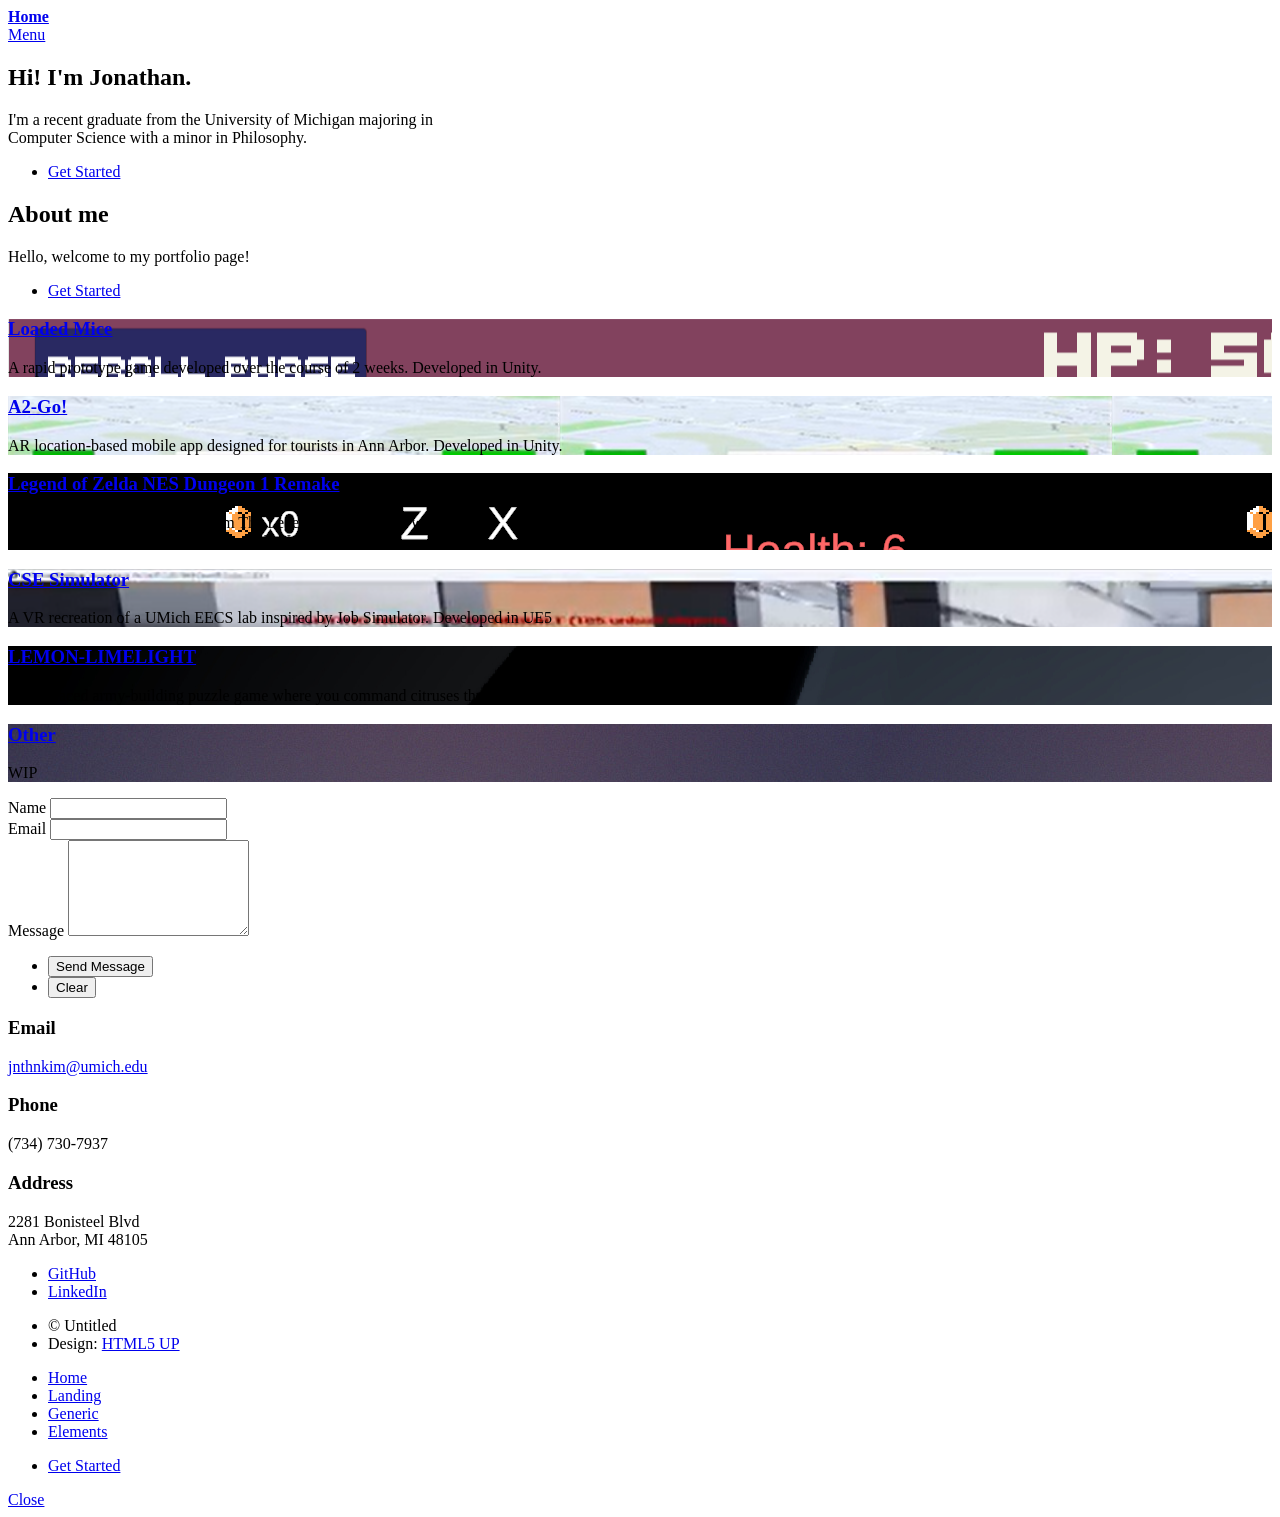
==== commit 07dbab2a: "Update index.html" ====
--- a/index.html
+++ b/index.html
@@ -45,7 +45,7 @@
 								<h1>Hi! I'm Jonathan.</h1>
 							</header>
 							<div class="content">
-								<p>I'm a current student at the University of Michigan studying<br>
+								<p>I'm a recent graduate from the University of Michigan majoring in<br>
 								   Computer Science with a minor in Philosophy.</p>
 								<ul class="actions">
 									<li><a href="#one" class="button next scrolly">Get Started</a></li>
@@ -63,7 +63,7 @@
 									<header class="major">
 										<h2>About me</h2>
 									</header>
-									<p>Hello, welcome to my portfolio page! As this page is a work in progress, please mind the dust!</p>
+									<p>Hello, welcome to my portfolio page!</p>
 									<ul class="actions">
 										<li><a href="landing.html" class="button next">Get Started</a></li>
 									</ul>
@@ -78,7 +78,7 @@
 									</span>
 									<header class="major">
 										<h3><a href="https://k1mchee.itch.io/loaded-mice" class="link">Loaded Mice</a></h3>
-										<p>A rapid prototype game developed over the course of 2 weeks</p>
+										<p>A rapid prototype game developed over the course of 2 weeks. Developed in Unity.</p>
 									</header>
 								</article>
 								<article>
@@ -87,7 +87,7 @@
 									</span>
 									<header class="major">
 										<h3><a href="https://www.youtube.com/watch?v=92DjPI11784" class="link">A2-Go!</a></h3>
-										<p>AR location-based mobile app designed for tourists in Ann Arbor</p>
+										<p>AR location-based mobile app designed for tourists in Ann Arbor. Developed in Unity.</p>
 									</header>
 								</article>
 								<article>
@@ -96,7 +96,7 @@
 									</span>
 									<header class="major">
 										<h3><a href="zeldageneric.html" class="link">Legend of Zelda NES Dungeon 1 Remake</a></h3>
-										<p>A remake of the first dungeon from The Legend of Zelda NES with a <br>custom level and mechanic</p>
+										<p>A remake of the first dungeon from The Legend of Zelda NES with a <br>custom level and mechanic. Developed in Unity.</p>
 									</header>
 								</article>
 								<article>
@@ -105,7 +105,7 @@
 									</span>
 									<header class="major">
 										<h3><a href="https://www.youtube.com/watch?v=XAda5JYSG7U" class="link">CSE Simulator</a></h3>
-										<p>A VR recreation of a UMich EECS lab inspired by Job Simulator</p>
+										<p>A VR recreation of a UMich EECS lab inspired by Job Simulator. Developed in UE5</p>
 									</header>
 								</article>
 								<article>
@@ -114,7 +114,7 @@
 									</span>
 									<header class="major">
 										<h3><a href="https://maxkenny.itch.io/lemonlimelight" class="link">LEMON-LIMELIGHT</a></h3>
-										<p>A fast-paced army-building puzzle game where you command citruses through a heartbroken mind.</p>
+										<p>A fast-paced army-building puzzle game where you command citruses through a heartbroken mind. Developed in Unity.</p>
 									</header>
 								</article>
 								<article>
@@ -122,7 +122,7 @@
 										<img src="images/pic06.jpg" alt="" />
 									</span>
 									<header class="major">
-										<h3><a href="landing.html" class="link">Other</a></h3>
+										<h3><a href="https://sketchfab.com/jonathank1m" class="link">Other</a></h3>
 										<p>WIP</p>
 									</header>
 								</article>
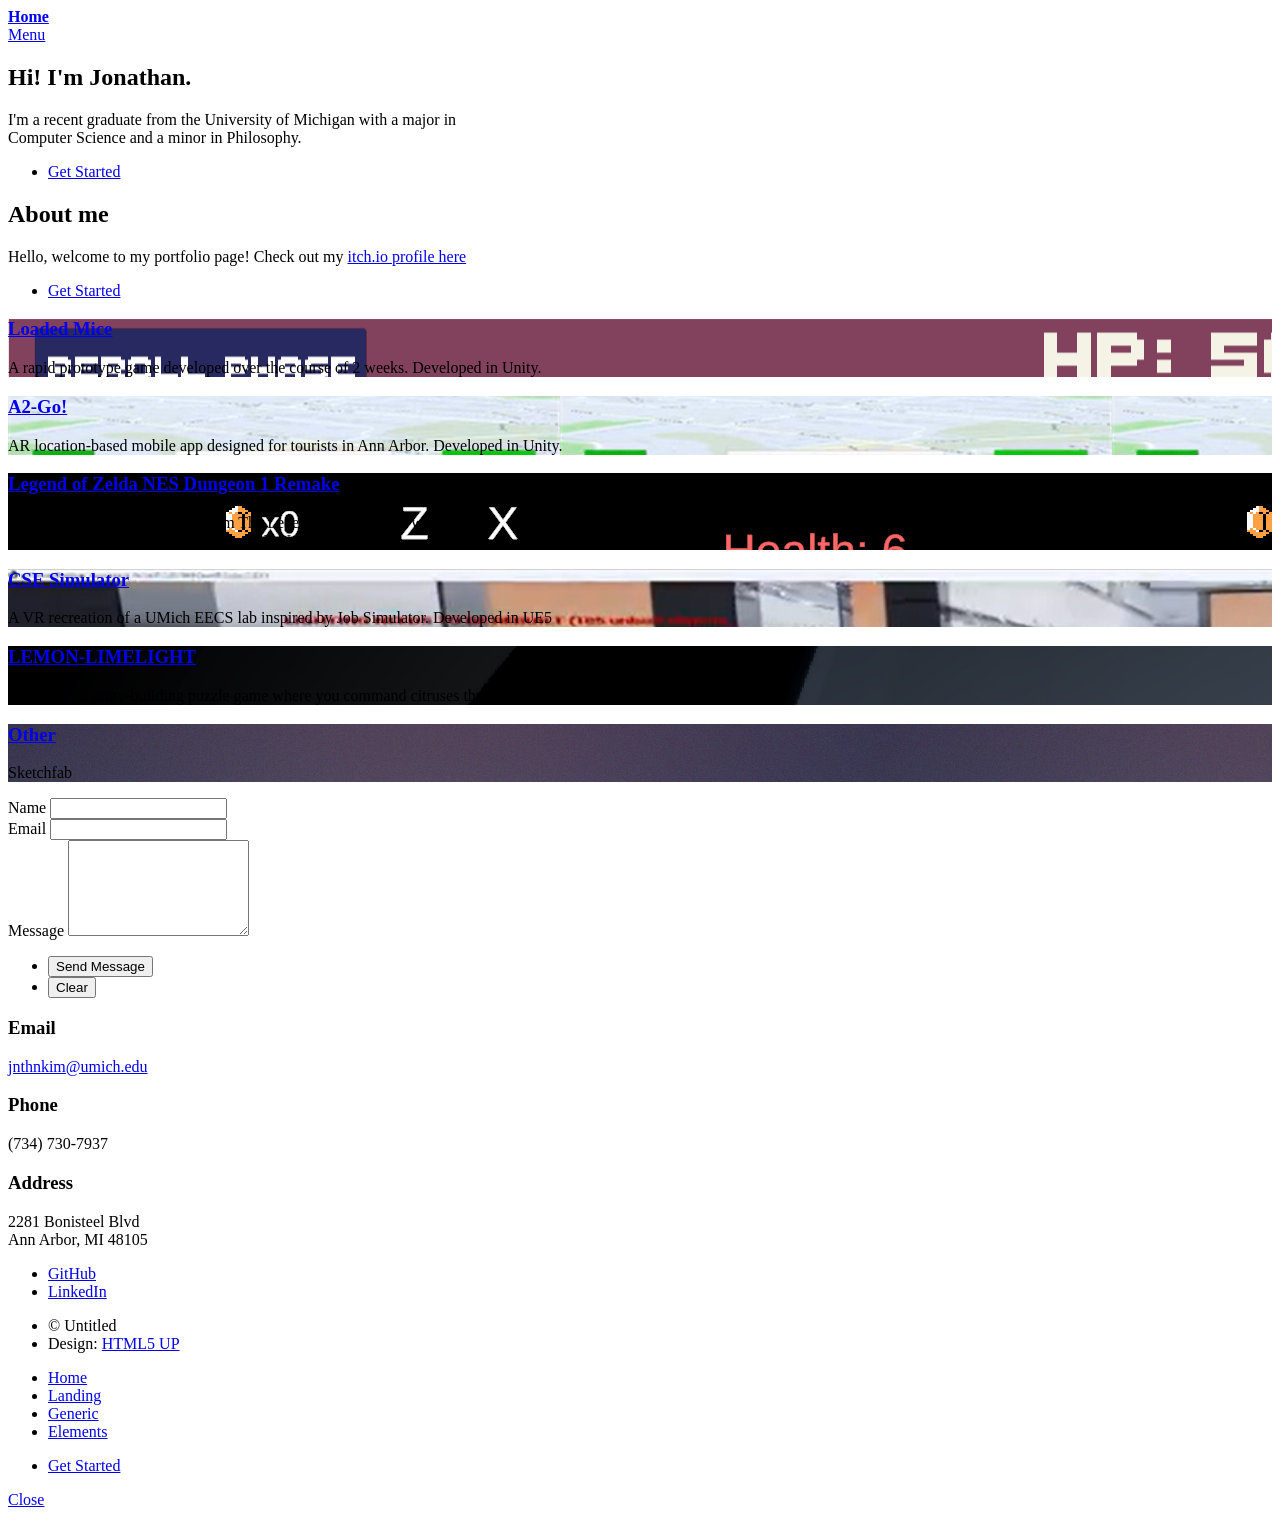
==== commit abec7074: "Update index.html" ====
--- a/index.html
+++ b/index.html
@@ -45,8 +45,8 @@
 								<h1>Hi! I'm Jonathan.</h1>
 							</header>
 							<div class="content">
-								<p>I'm a recent graduate from the University of Michigan majoring in<br>
-								   Computer Science with a minor in Philosophy.</p>
+								<p>I'm a recent graduate from the University of Michigan with a major in<br>
+								   Computer Science and a minor in Philosophy.</p>
 								<ul class="actions">
 									<li><a href="#one" class="button next scrolly">Get Started</a></li>
 								</ul>
@@ -63,7 +63,7 @@
 									<header class="major">
 										<h2>About me</h2>
 									</header>
-									<p>Hello, welcome to my portfolio page!</p>
+									<p>Hello, welcome to my portfolio page! Check out my <a href="https://k1mchee.itch.io/">itch.io profile here</a></p>
 									<ul class="actions">
 										<li><a href="landing.html" class="button next">Get Started</a></li>
 									</ul>
@@ -123,7 +123,7 @@
 									</span>
 									<header class="major">
 										<h3><a href="https://sketchfab.com/jonathank1m" class="link">Other</a></h3>
-										<p>WIP</p>
+										<p>Sketchfab</p>
 									</header>
 								</article>
 							</section>
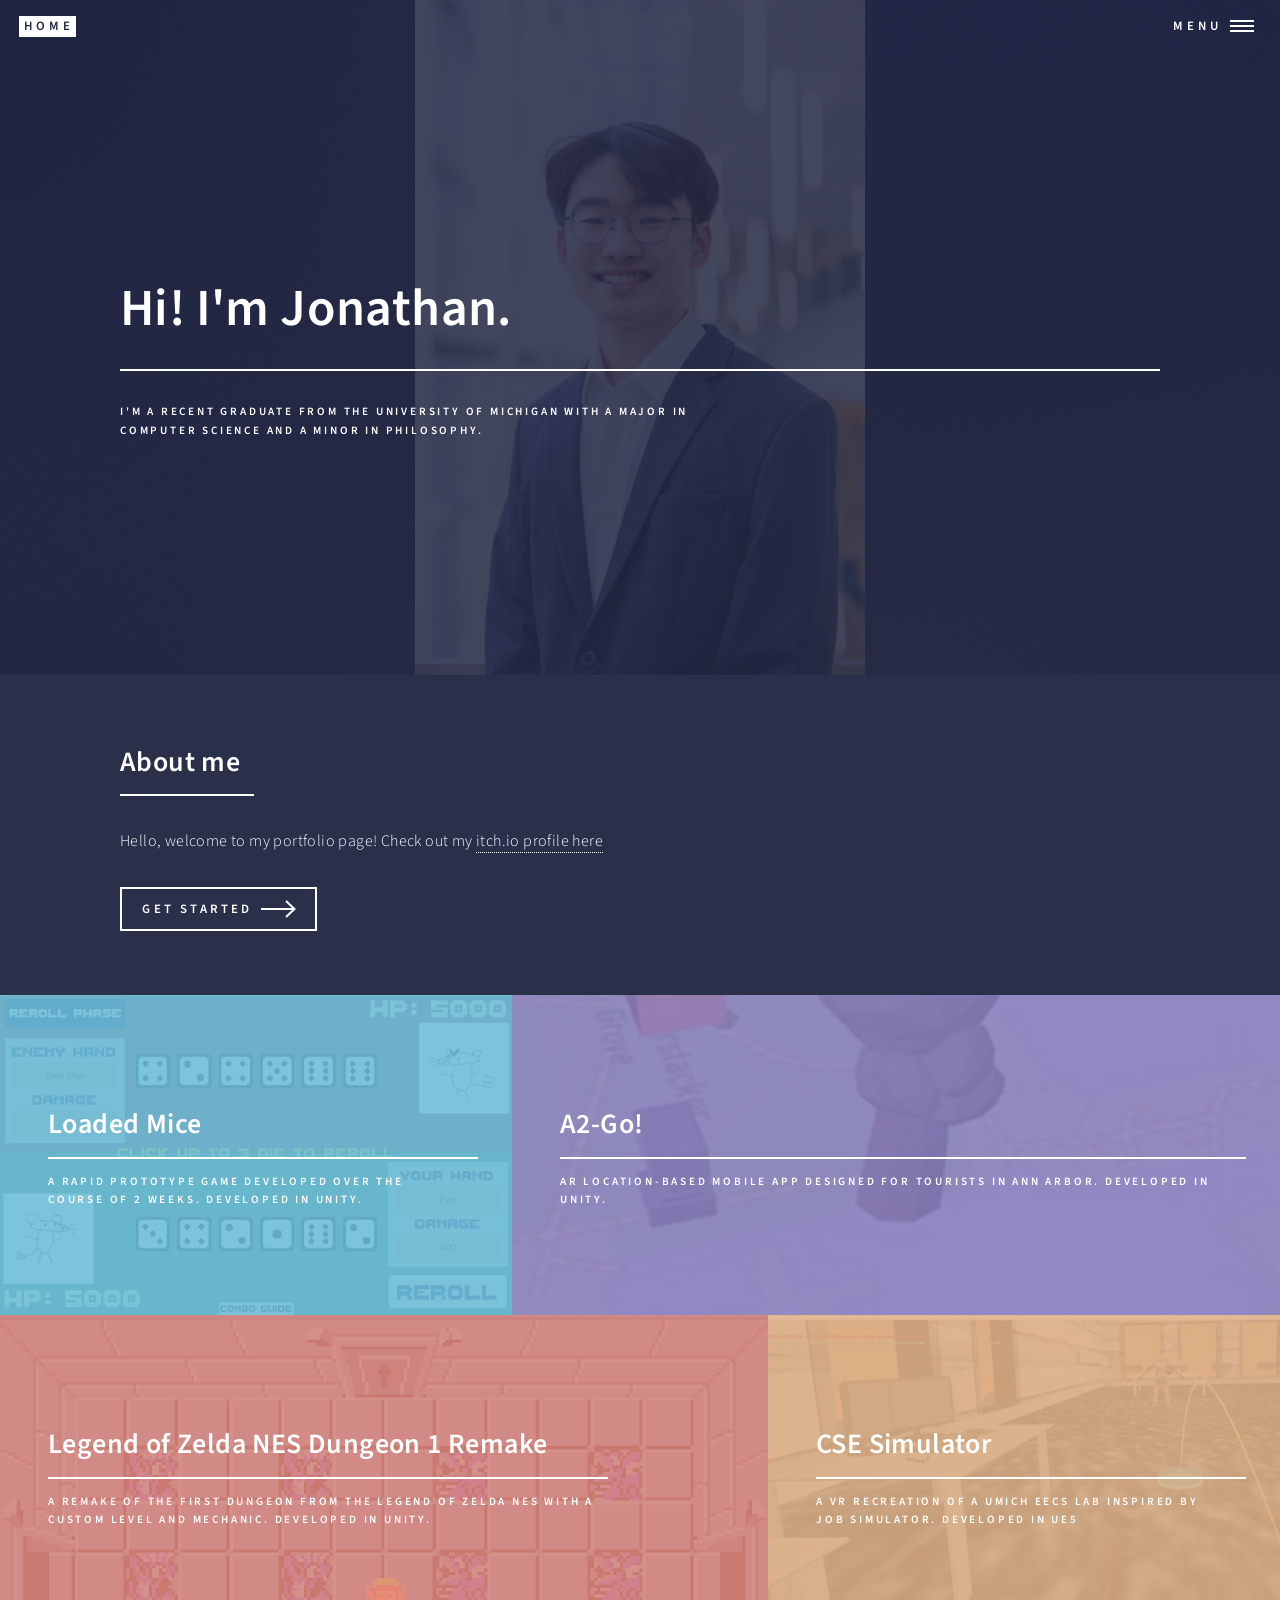
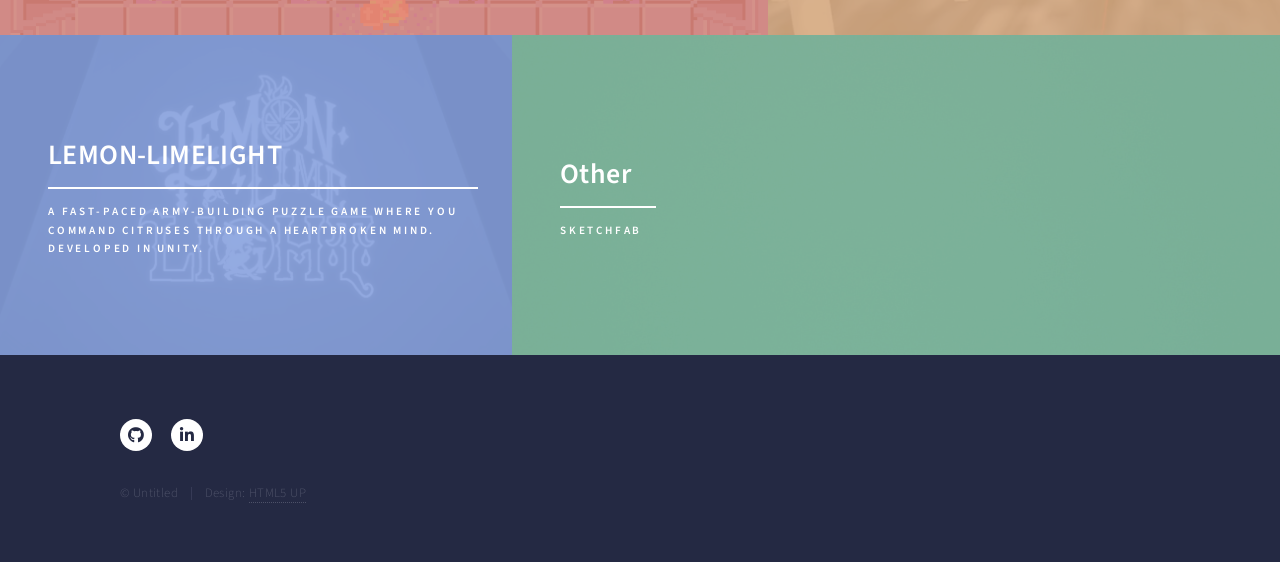
==== commit 551e4f63: "slideshow and cleaning stuff up" ====
--- a/index.html
+++ b/index.html
@@ -29,9 +29,6 @@
 					<nav id="menu">
 						<ul class="links">
 							<li><a href="index.html">Home</a></li>
-							<li><a href="landing.html">Landing</a></li>
-							<li><a href="generic.html">Generic</a></li>
-							<li><a href="elements.html">Elements</a></li>
 						</ul>
 						<ul class="actions stacked">
 							<li><a href="#" class="button primary fit">Get Started</a></li>
@@ -40,6 +37,12 @@
 
 				<!-- Banner -->
 					<section id="banner" class="major">
+						<div class="banner-slideshow">
+							<div class="slide active" style="background-image: url('images/slide1.jpg');"></div>
+							<div class="slide" style="background-image: url('images/slide2.jpg');"></div>
+							<div class="slide" style="background-image: url('images/slide3.jpg');"></div>
+							<div class="slide" style="background-image: url('images/slide4.jpg');"></div>
+						</div>
 						<div class="inner">
 							<header class="major">
 								<h1>Hi! I'm Jonathan.</h1>
@@ -47,9 +50,6 @@
 							<div class="content">
 								<p>I'm a recent graduate from the University of Michigan with a major in<br>
 								   Computer Science and a minor in Philosophy.</p>
-								<ul class="actions">
-									<li><a href="#one" class="button next scrolly">Get Started</a></li>
-								</ul>
 							</div>
 						</div>
 					</section>
@@ -132,58 +132,6 @@
 
 					</div>
 
-				<!-- Contact -->
-					<section id="contact">
-						<div class="inner">
-							<section>
-								<form method="post" action="#">
-									<div class="fields">
-										<div class="field half">
-											<label for="name">Name</label>
-											<input type="text" name="name" id="name" />
-										</div>
-										<div class="field half">
-											<label for="email">Email</label>
-											<input type="text" name="email" id="email" />
-										</div>
-										<div class="field">
-											<label for="message">Message</label>
-											<textarea name="message" id="message" rows="6"></textarea>
-										</div>
-									</div>
-									<ul class="actions">
-										<li><input type="submit" value="Send Message" class="primary" /></li>
-										<li><input type="reset" value="Clear" /></li>
-									</ul>
-								</form>
-							</section>
-							<section class="split">
-								<section>
-									<div class="contact-method">
-										<span class="icon solid alt fa-envelope"></span>
-										<h3>Email</h3>
-										<a href="#">jnthnkim@umich.edu</a>
-									</div>
-								</section>
-								<section>
-									<div class="contact-method">
-										<span class="icon solid alt fa-phone"></span>
-										<h3>Phone</h3>
-										<span>(734) 730-7937</span>
-									</div>
-								</section>
-								<section>
-									<div class="contact-method">
-										<span class="icon solid alt fa-home"></span>
-										<h3>Address</h3>
-										<span>2281 Bonisteel Blvd<br />
-										Ann Arbor, MI 48105<br /></span>
-									</div>
-								</section>
-							</section>
-						</div>
-					</section>
-
 				<!-- Footer -->
 					<footer id="footer">
 						<div class="inner">
@@ -207,6 +155,7 @@
 			<script src="assets/js/breakpoints.min.js"></script>
 			<script src="assets/js/util.js"></script>
 			<script src="assets/js/main.js"></script>
+			<script src="assets/js/slideshow.js"></script>
 
 	</body>
 </html>
--- a/assets/css/main.css
+++ b/assets/css/main.css
@@ -3400,6 +3400,33 @@
 		top: -3.25em;
 	}
 
+		#banner .banner-slideshow {
+			position: absolute;
+			top: 0;
+			left: 0;
+			width: 100%;
+			height: 100%;
+			overflow: hidden;
+			z-index: 0;
+		}
+
+			#banner .banner-slideshow .slide {
+				position: absolute;
+				top: 0;
+				left: 0;
+				width: 100%;
+				height: 100%;
+				background-position: center;
+				background-repeat: no-repeat;
+				background-size: contain;
+				opacity: 0;
+				transition: opacity 1.5s ease-in-out;
+			}
+
+			#banner .banner-slideshow .slide.active {
+				opacity: 1;
+			}
+
 		#banner:after {
 			-moz-transition: opacity 2.5s ease;
 			-webkit-transition: opacity 2.5s ease;
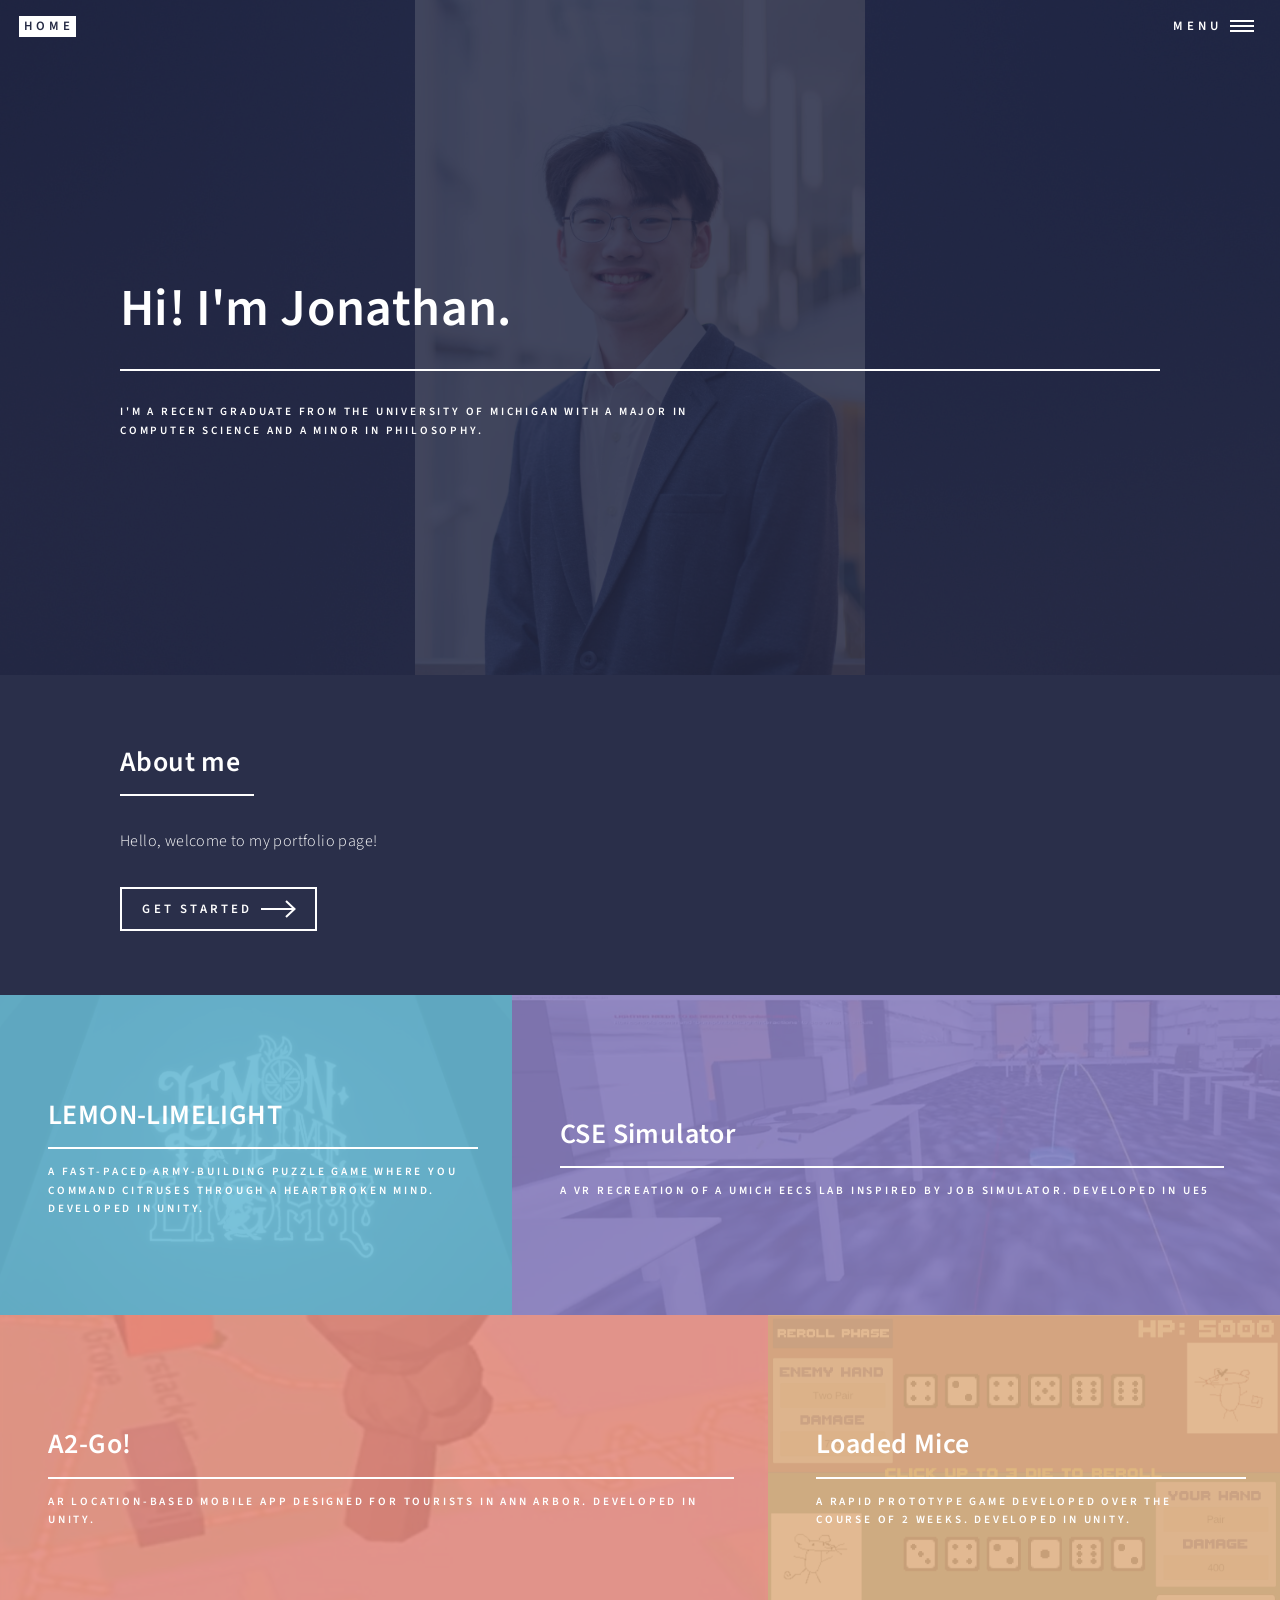
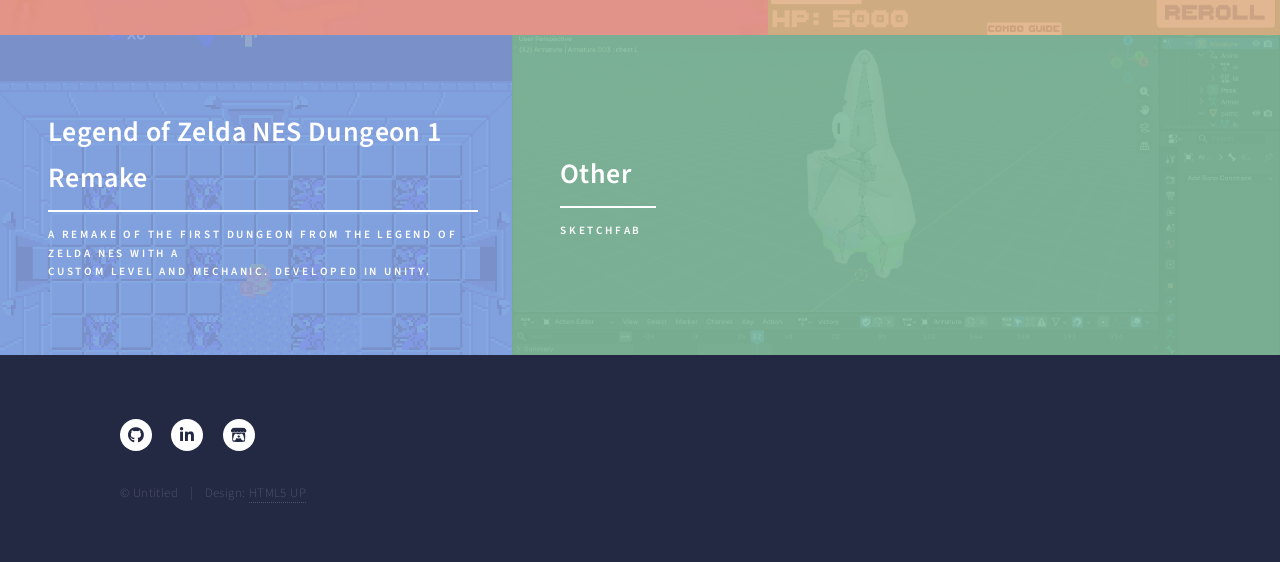
==== commit 0d942348: "cleaning" ====
--- a/index.html
+++ b/index.html
@@ -63,7 +63,7 @@
 									<header class="major">
 										<h2>About me</h2>
 									</header>
-									<p>Hello, welcome to my portfolio page! Check out my <a href="https://k1mchee.itch.io/">itch.io profile here</a></p>
+									<p>Hello, welcome to my portfolio page!</p>
 									<ul class="actions">
 										<li><a href="landing.html" class="button next">Get Started</a></li>
 									</ul>
@@ -74,11 +74,20 @@
 							<section id="one" class="tiles">
 								<article>
 									<span class="image">
-										<img src="images/loadedmicepic.png" alt="" />
+										<img src="images/lemonlimelight.jpg" alt="Lemon Lime Light" />
 									</span>
 									<header class="major">
-										<h3><a href="https://k1mchee.itch.io/loaded-mice" class="link">Loaded Mice</a></h3>
-										<p>A rapid prototype game developed over the course of 2 weeks. Developed in Unity.</p>
+										<h3><a href="https://maxkenny.itch.io/lemonlimelight" class="link">LEMON-LIMELIGHT</a></h3>
+										<p>A fast-paced army-building puzzle game where you command citruses through a heartbroken mind. Developed in Unity.</p>
+									</header>
+								</article>
+								<article>
+									<span class="image">
+										<img src="images/VReecslabpic.png" alt="" />
+									</span>
+									<header class="major">
+										<h3><a href="https://www.youtube.com/watch?v=XAda5JYSG7U" class="link">CSE Simulator</a></h3>
+										<p>A VR recreation of a UMich EECS lab inspired by Job Simulator. Developed in UE5</p>
 									</header>
 								</article>
 								<article>
@@ -92,6 +101,15 @@
 								</article>
 								<article>
 									<span class="image">
+										<img src="images/loadedmicepic.png" alt="" />
+									</span>
+									<header class="major">
+										<h3><a href="https://k1mchee.itch.io/loaded-mice" class="link">Loaded Mice</a></h3>
+										<p>A rapid prototype game developed over the course of 2 weeks. Developed in Unity.</p>
+									</header>
+								</article>
+								<article>
+									<span class="image">
 										<img src="images/zeldapic.png" alt="" />
 									</span>
 									<header class="major">
@@ -101,25 +119,7 @@
 								</article>
 								<article>
 									<span class="image">
-										<img src="images/VReecslabpic.png" alt="" />
-									</span>
-									<header class="major">
-										<h3><a href="https://www.youtube.com/watch?v=XAda5JYSG7U" class="link">CSE Simulator</a></h3>
-										<p>A VR recreation of a UMich EECS lab inspired by Job Simulator. Developed in UE5</p>
-									</header>
-								</article>
-								<article>
-									<span class="image">
-										<img src="images/lemonlimelight.jpg" alt="Lemon Lime Light" />
-									</span>
-									<header class="major">
-										<h3><a href="https://maxkenny.itch.io/lemonlimelight" class="link">LEMON-LIMELIGHT</a></h3>
-										<p>A fast-paced army-building puzzle game where you command citruses through a heartbroken mind. Developed in Unity.</p>
-									</header>
-								</article>
-								<article>
-									<span class="image">
-										<img src="images/pic06.jpg" alt="" />
+										<img src="images/3d.png" alt="" />
 									</span>
 									<header class="major">
 										<h3><a href="https://sketchfab.com/jonathank1m" class="link">Other</a></h3>
@@ -138,6 +138,7 @@
 							<ul class="icons">
 								<li><a href="https://github.com/jonathank1m" class="icon brands alt fa-github"><span class="label">GitHub</span></a></li>
 								<li><a href="www.linkedin.com/in/jonathan-k1m" class="icon brands alt fa-linkedin-in"><span class="label">LinkedIn</span></a></li>
+								<li><a href="https://k1mchee.itch.io/" class="icon brands alt fa-itch-io"><span class="label">itch.io</span></a></li>
 							</ul>
 							<ul class="copyright">
 								<li>&copy; Untitled</li><li>Design: <a href="https://html5up.net">HTML5 UP</a></li>
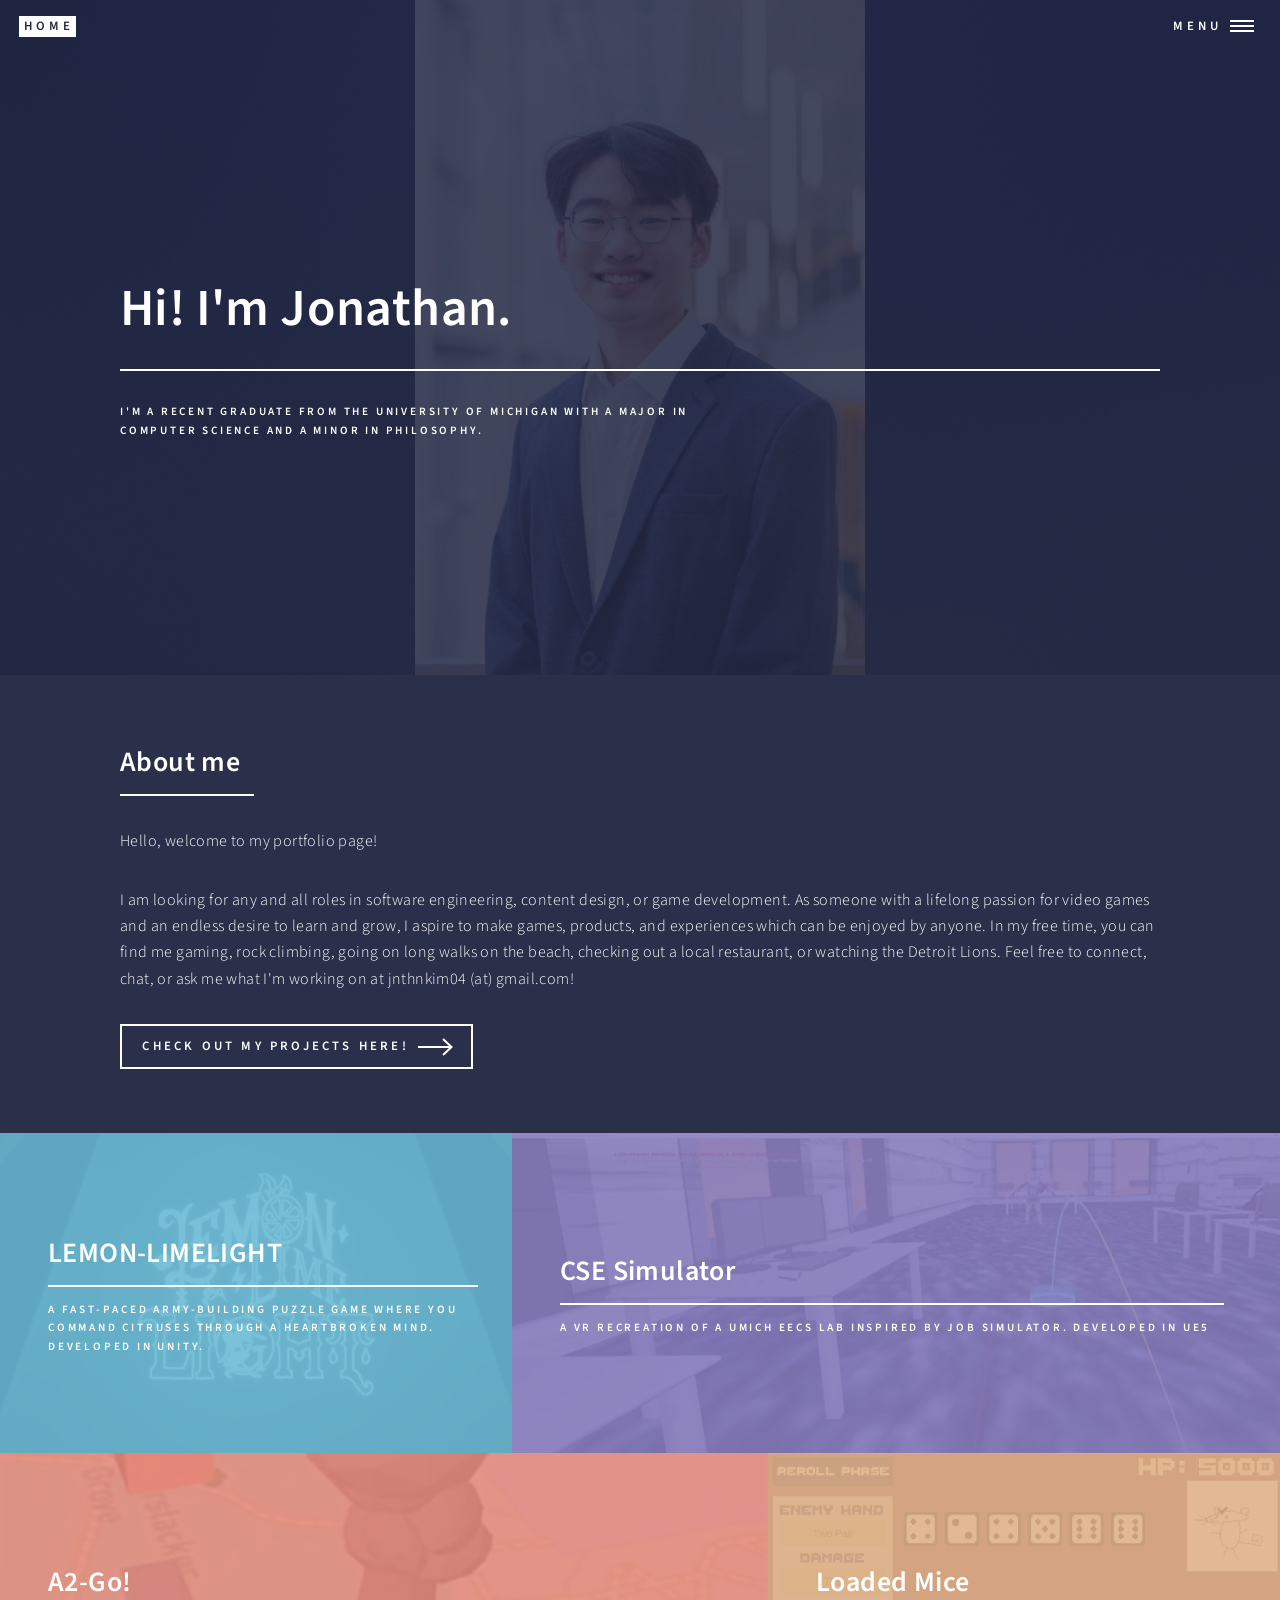
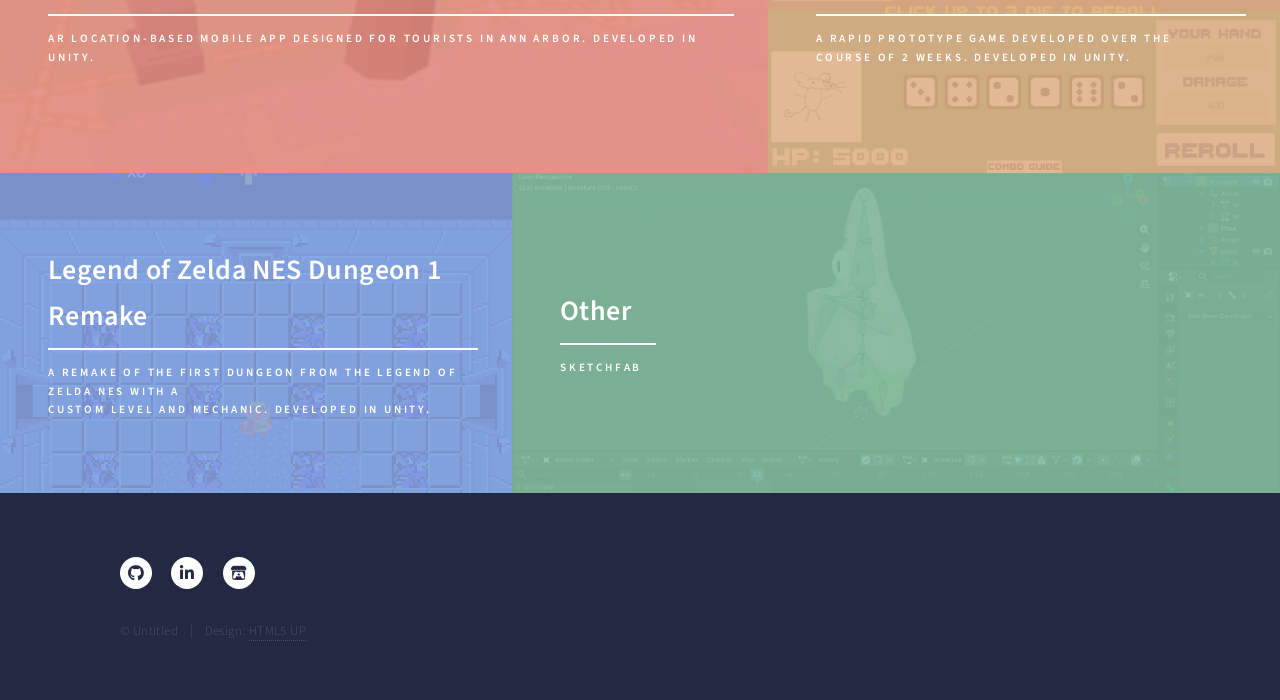
==== commit b93ca169: "fixed bios and stuff" ====
--- a/index.html
+++ b/index.html
@@ -31,7 +31,8 @@
 							<li><a href="index.html">Home</a></li>
 						</ul>
 						<ul class="actions stacked">
-							<li><a href="#" class="button primary fit">Get Started</a></li>
+							<li><a href="landing.html" class="button primary fit">Projects</a></li>
+							<li><a href="images/JonathanKim_CensoredResume.pdf" class="button fit" target="_blank" rel="noopener">Resume</a></li>
 						</ul>
 					</nav>
 
@@ -64,8 +65,9 @@
 										<h2>About me</h2>
 									</header>
 									<p>Hello, welcome to my portfolio page!</p>
+									<p>I am looking for any and all roles in software engineering, content design, or game development. As someone with a lifelong passion for video games and an endless desire to learn and grow, I aspire to make games, products, and experiences which can be enjoyed by anyone. In my free time, you can find me gaming, rock climbing, going on long walks on the beach, checking out a local restaurant, or watching the Detroit Lions. Feel free to connect, chat, or ask me what I'm working on at jnthnkim04 (at) gmail.com!</p>
 									<ul class="actions">
-										<li><a href="landing.html" class="button next">Get Started</a></li>
+										<li><a href="landing.html" class="button next">Check out my projects here!</a></li>
 									</ul>
 								</div>
 							</section>
--- a/assets/css/main.css
+++ b/assets/css/main.css
@@ -2995,6 +2995,16 @@
 					width: 65em;
 				}
 
+				.spotlights > section > .content h3 a {
+					border-bottom-style: solid;
+					color: #9bf1ff;
+					font-weight: 600;
+				}
+
+					.spotlights > section > .content h3 a:hover {
+						color: #53e3fb !important;
+					}
+
 			.spotlights > section:nth-child(2n) {
 				-moz-flex-direction: row-reverse;
 				-webkit-flex-direction: row-reverse;
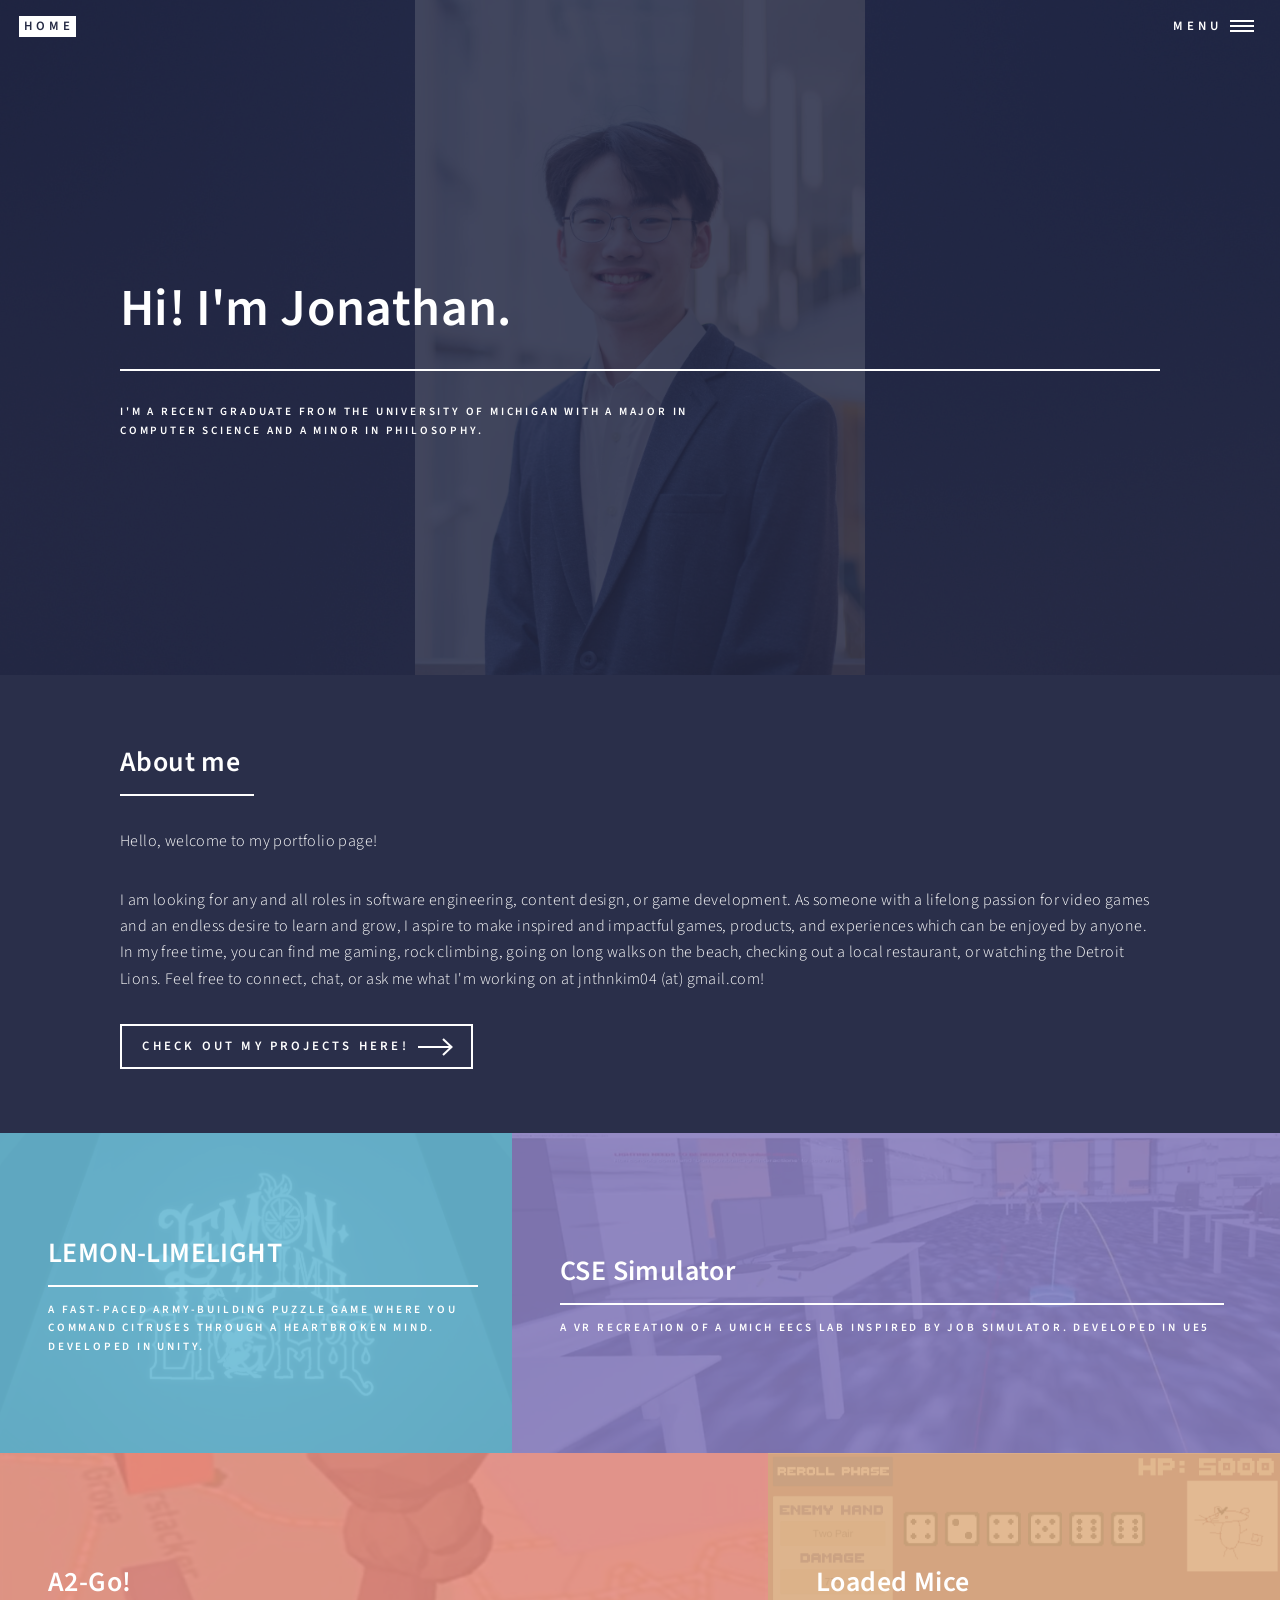
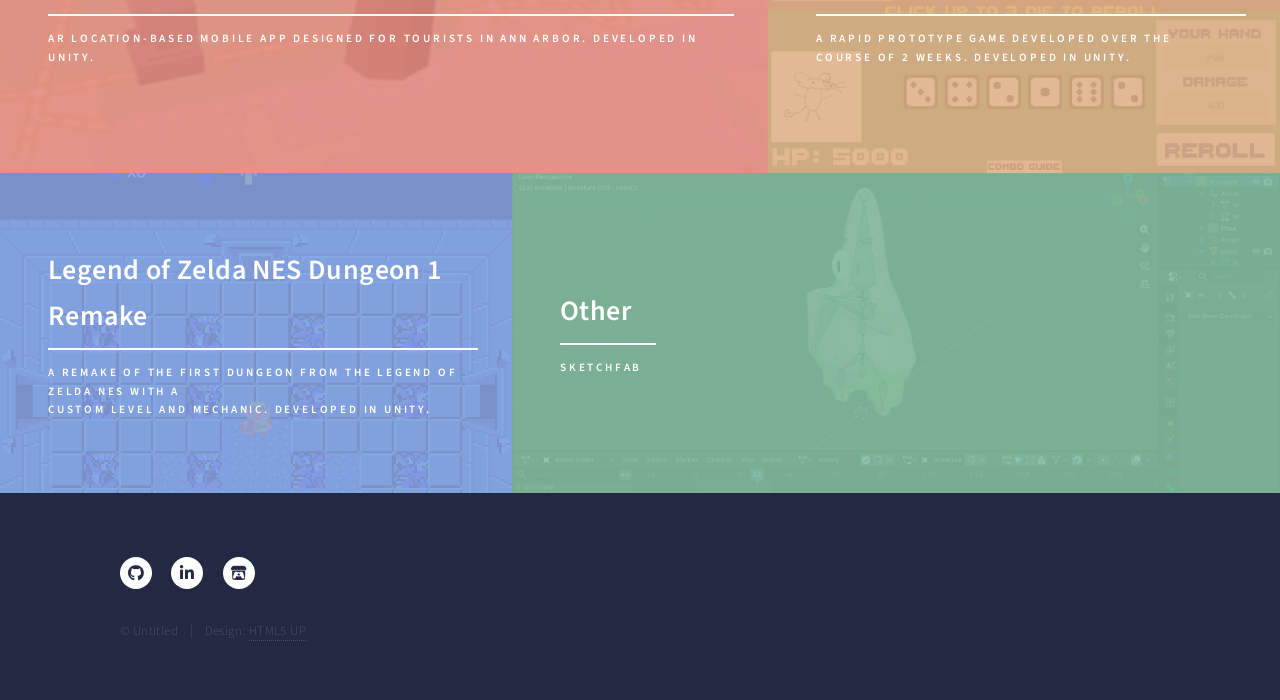
==== commit 40877ff3: "revise about me" ====
--- a/index.html
+++ b/index.html
@@ -65,7 +65,7 @@
 										<h2>About me</h2>
 									</header>
 									<p>Hello, welcome to my portfolio page!</p>
-									<p>I am looking for any and all roles in software engineering, content design, or game development. As someone with a lifelong passion for video games and an endless desire to learn and grow, I aspire to make games, products, and experiences which can be enjoyed by anyone. In my free time, you can find me gaming, rock climbing, going on long walks on the beach, checking out a local restaurant, or watching the Detroit Lions. Feel free to connect, chat, or ask me what I'm working on at jnthnkim04 (at) gmail.com!</p>
+									<p>I am looking for any and all roles in software engineering, content design, or game development. As someone with a lifelong passion for video games and an endless desire to learn and grow, I aspire to make inspired and impactful games, products, and experiences which can be enjoyed by anyone. In my free time, you can find me gaming, rock climbing, going on long walks on the beach, checking out a local restaurant, or watching the Detroit Lions. Feel free to connect, chat, or ask me what I'm working on at jnthnkim04 (at) gmail.com!</p>
 									<ul class="actions">
 										<li><a href="landing.html" class="button next">Check out my projects here!</a></li>
 									</ul>
@@ -115,7 +115,7 @@
 										<img src="images/zeldapic.png" alt="" />
 									</span>
 									<header class="major">
-										<h3><a href="zeldageneric.html" class="link">Legend of Zelda NES Dungeon 1 Remake</a></h3>
+										<h3><a href="landing.html#zelda" class="link">Legend of Zelda NES Dungeon 1 Remake</a></h3>
 										<p>A remake of the first dungeon from The Legend of Zelda NES with a <br>custom level and mechanic. Developed in Unity.</p>
 									</header>
 								</article>
